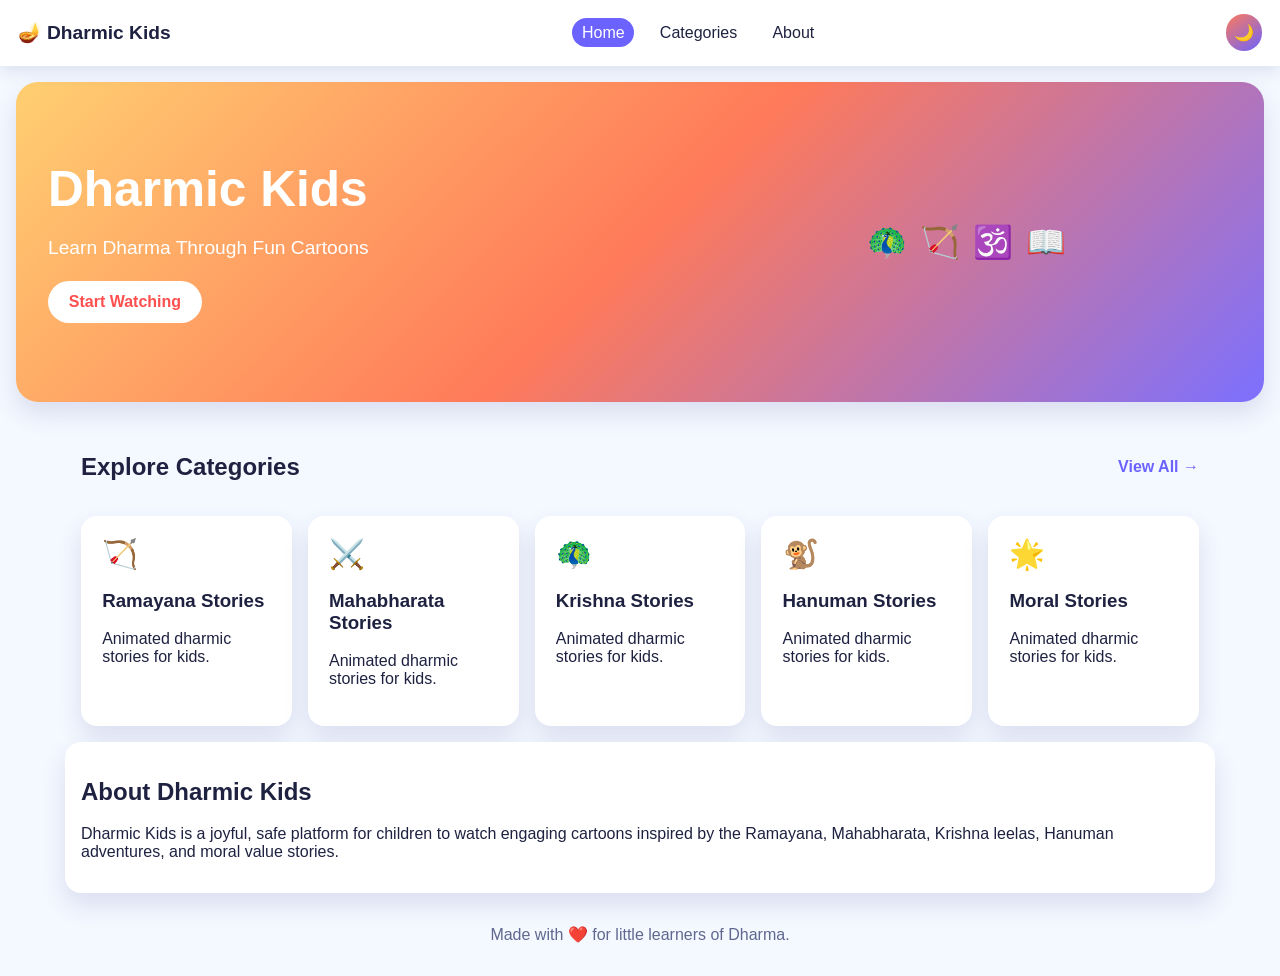
==== dharmic-kids/index.html @ 18938f0a "Build interactive Dharmic Kids cartoon website" ====
<!DOCTYPE html>
<html lang="en">
<head>
  <meta charset="UTF-8" />
  <meta name="viewport" content="width=device-width, initial-scale=1.0" />
  <title>Dharmic Kids | Home</title>
  <link rel="stylesheet" href="css/style.css" />
</head>
<body data-page="home">
  <header class="navbar">
    <a href="index.html" class="logo">🪔 Dharmic Kids</a>
    <nav>
      <a href="index.html" class="active">Home</a>
      <a href="categories.html">Categories</a>
      <a href="#about">About</a>
    </nav>
    <button id="themeToggle" class="theme-toggle" aria-label="Toggle dark mode">🌙</button>
  </header>

  <main>
    <section class="hero floating-bg">
      <div class="hero-content">
        <h1>Dharmic Kids</h1>
        <p>Learn Dharma Through Fun Cartoons</p>
        <a href="categories.html" class="btn-primary bounce">Start Watching</a>
      </div>
      <div class="hero-icons">
        <span>🦚</span><span>🏹</span><span>🕉️</span><span>📖</span>
      </div>
    </section>

    <section class="section">
      <div class="section-header">
        <h2>Explore Categories</h2>
        <a href="categories.html" class="link-arrow">View All →</a>
      </div>
      <div id="categoryGrid" class="category-grid"></div>
    </section>

    <section id="about" class="section about-card reveal-on-scroll">
      <h2>About Dharmic Kids</h2>
      <p>
        Dharmic Kids is a joyful, safe platform for children to watch engaging cartoons inspired by the Ramayana,
        Mahabharata, Krishna leelas, Hanuman adventures, and moral value stories.
      </p>
    </section>
  </main>

  <footer>
    <p>Made with ❤️ for little learners of Dharma.</p>
  </footer>

  <script src="js/script.js"></script>
</body>
</html>
---- dharmic-kids/css/style.css ----
:root {
  --bg: #f4f8ff;
  --surface: #ffffff;
  --text: #1e2240;
  --muted: #60688f;
  --primary: #ff7a59;
  --secondary: #6c63ff;
  --card-shadow: 0 12px 24px rgba(61, 73, 147, 0.14);
}

body.dark {
  --bg: #14182d;
  --surface: #1f2440;
  --text: #edf2ff;
  --muted: #bcc7ff;
  --primary: #ff9671;
  --secondary: #8b84ff;
  --card-shadow: 0 14px 28px rgba(6, 10, 25, 0.45);
}

* { box-sizing: border-box; }
body {
  margin: 0;
  font-family: "Trebuchet MS", "Comic Sans MS", sans-serif;
  background: var(--bg);
  color: var(--text);
  transition: background 0.3s ease, color 0.3s ease;
}

a { color: inherit; text-decoration: none; }

.navbar {
  position: sticky;
  top: 0;
  z-index: 20;
  background: var(--surface);
  display: flex;
  justify-content: space-between;
  align-items: center;
  padding: 0.9rem 1.1rem;
  box-shadow: 0 5px 16px rgba(50, 61, 140, 0.12);
}

.logo { font-size: 1.2rem; font-weight: 700; }
nav { display: flex; gap: 1rem; }
nav a { padding: 0.35rem 0.6rem; border-radius: 30px; transition: 0.25s ease; }
nav a:hover, nav a.active { background: var(--secondary); color: #fff; }

.theme-toggle {
  border: none;
  cursor: pointer;
  border-radius: 50%;
  width: 2.3rem;
  height: 2.3rem;
  background: linear-gradient(145deg, var(--primary), var(--secondary));
  color: #fff;
  font-size: 1rem;
  transition: transform 0.2s;
}
.theme-toggle:hover { transform: rotate(20deg) scale(1.05); }

.hero {
  margin: 1rem;
  border-radius: 22px;
  padding: 2rem;
  min-height: 320px;
  background: linear-gradient(135deg, #ffcf71, #ff7a59 50%, #7c70ff);
  color: #fff;
  display: grid;
  grid-template-columns: 1.2fr 1fr;
  gap: 1rem;
  align-items: center;
  box-shadow: var(--card-shadow);
}
.hero h1 { font-size: clamp(2rem, 5vw, 3.1rem); margin: 0; }
.hero p { font-size: 1.2rem; margin-bottom: 1.4rem; }
.hero-icons { display: flex; justify-content: center; gap: 0.8rem; font-size: 2rem; }
.hero-icons span { animation: float 3s ease-in-out infinite; }
.hero-icons span:nth-child(2) { animation-delay: 0.4s; }
.hero-icons span:nth-child(3) { animation-delay: 0.8s; }
.hero-icons span:nth-child(4) { animation-delay: 1.2s; }

.btn-primary {
  display: inline-block;
  padding: 0.75rem 1.3rem;
  border-radius: 999px;
  background: #fff;
  color: #ff4f4f;
  font-weight: 700;
  transition: transform 0.25s, box-shadow 0.25s;
}
.btn-primary:hover { transform: translateY(-2px) scale(1.03); box-shadow: 0 10px 20px rgba(0,0,0,0.15); }

.section { padding: 1rem; max-width: 1150px; margin: 0 auto; }
.section-header { display: flex; justify-content: space-between; align-items: center; }
.link-arrow { color: var(--secondary); font-weight: 700; }
.page-title { text-align: center; }

.category-grid, .video-grid {
  display: grid;
  grid-template-columns: repeat(auto-fit, minmax(200px, 1fr));
  gap: 1rem;
  margin-top: 0.9rem;
}

.category-card, .video-card, .player-card, .recommend-item, .about-card {
  background: var(--surface);
  border-radius: 16px;
  box-shadow: var(--card-shadow);
}

.category-card {
  padding: 1.2rem;
  border: 2px solid transparent;
  transition: transform 0.2s, border-color 0.2s;
}
.category-card:hover { transform: translateY(-6px); border-color: var(--secondary); }
.category-icon { font-size: 1.8rem; }

.video-card {
  overflow: hidden;
  transition: transform 0.3s ease;
}
.video-card:hover { transform: translateY(-6px) scale(1.01); }
.video-thumb { width: 100%; aspect-ratio: 16/9; object-fit: cover; }
.video-content { padding: 0.8rem; }
.video-content h4 { margin: 0 0 0.5rem; }
.video-content p { color: var(--muted); font-size: 0.95rem; min-height: 52px; }
.watch-btn {
  border: none;
  width: 100%;
  padding: 0.65rem;
  border-radius: 10px;
  background: linear-gradient(120deg, var(--primary), var(--secondary));
  color: #fff;
  cursor: pointer;
  font-weight: 700;
}
.watch-btn:hover { filter: brightness(1.08); }

.search-wrap { position: relative; max-width: 580px; margin: 1rem auto 1.5rem; }
.search-wrap input {
  width: 100%; padding: 0.9rem 2.4rem 0.9rem 1rem; border: none; border-radius: 999px;
  background: var(--surface); color: var(--text); box-shadow: var(--card-shadow);
}
.search-icon { position: absolute; right: 1rem; top: 50%; transform: translateY(-50%); }

.video-layout {
  display: grid;
  grid-template-columns: 2fr 1fr;
  gap: 1rem;
}
.player-card { padding: 1rem; }
.player-card iframe { width: 100%; aspect-ratio: 16/9; border: 0; border-radius: 14px; }
.player-card p { color: var(--muted); }
.recommendations { padding: 0.5rem; }
.recommended-list { display: grid; gap: 0.8rem; }
.recommend-item { padding: 0.7rem; display: flex; gap: 0.6rem; align-items: center; }
.recommend-item img { width: 100px; border-radius: 8px; }
.recommend-item h4 { margin: 0; font-size: 0.95rem; }

footer { text-align: center; padding: 1rem; color: var(--muted); }

.reveal-on-scroll { opacity: 0; transform: translateY(22px); transition: all 0.7s ease; }
.reveal-on-scroll.visible { opacity: 1; transform: translateY(0); }

@keyframes float { 0%, 100% { transform: translateY(0); } 50% { transform: translateY(-10px); } }
@keyframes pulse { 0%, 100% { transform: scale(1); } 50% { transform: scale(1.04); } }
.bounce { animation: pulse 2s infinite; }

@media (max-width: 820px) {
  .hero { grid-template-columns: 1fr; text-align: center; }
  .video-layout { grid-template-columns: 1fr; }
}

@media (max-width: 560px) {
  nav { gap: 0.5rem; font-size: 0.92rem; }
  .logo { font-size: 1rem; }
}
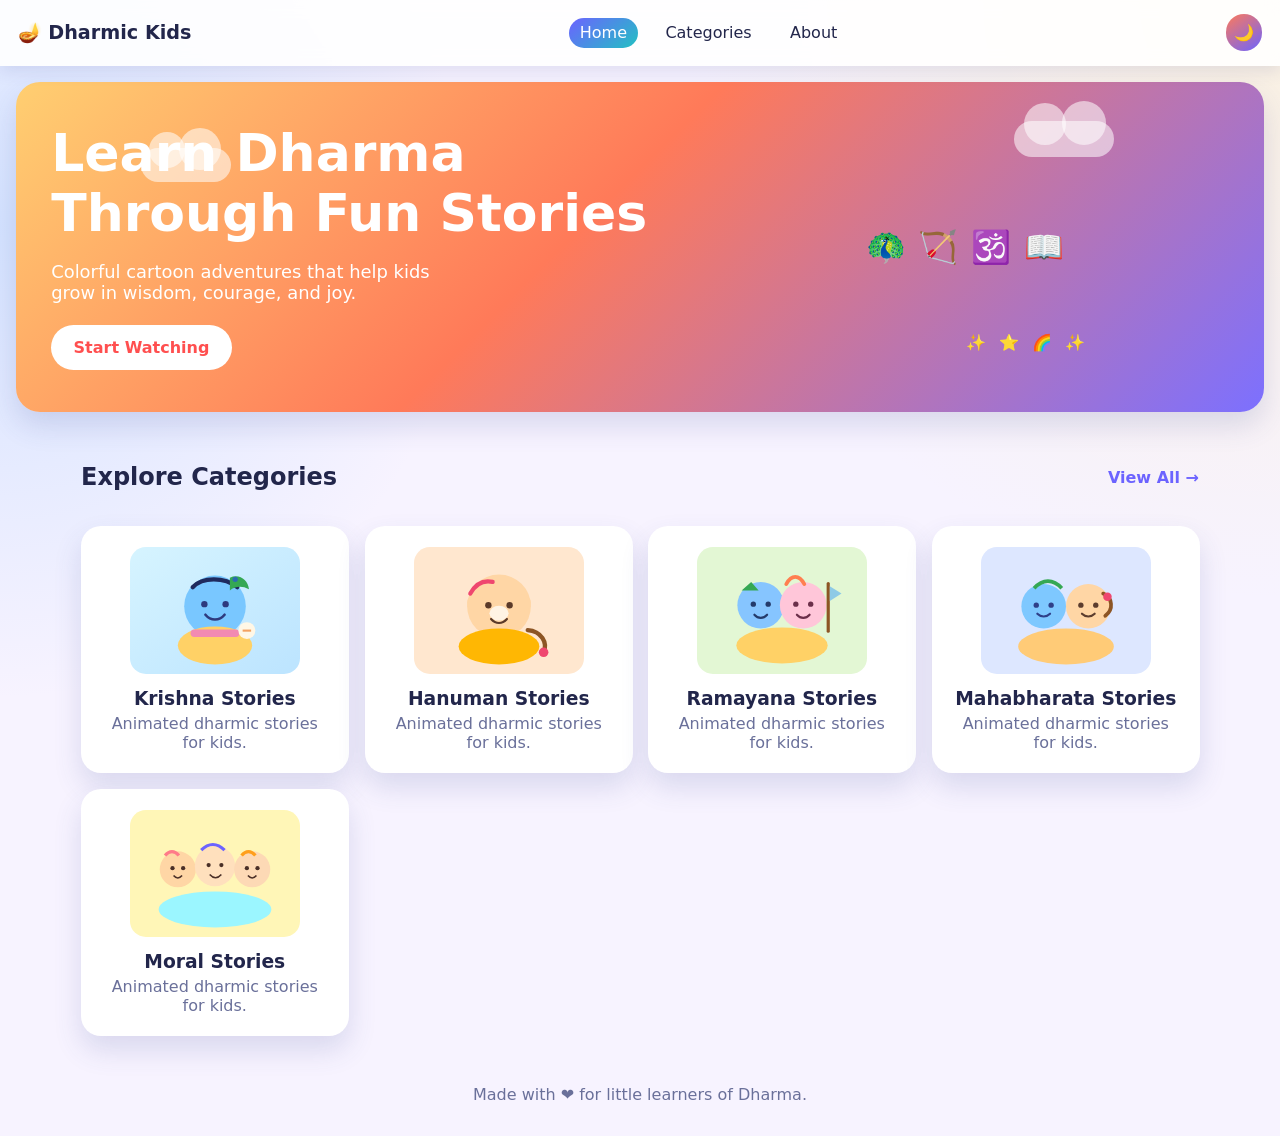
==== commit b29b42a6: "Enhance Dharmic Kids UI with about page and playful animations" ====
--- a/dharmic-kids/index.html
+++ b/dharmic-kids/index.html
@@ -12,37 +12,32 @@
     <nav>
       <a href="index.html" class="active">Home</a>
       <a href="categories.html">Categories</a>
-      <a href="#about">About</a>
+      <a href="about.html">About</a>
     </nav>
     <button id="themeToggle" class="theme-toggle" aria-label="Toggle dark mode">🌙</button>
   </header>
 
   <main>
-    <section class="hero floating-bg">
+    <section class="hero floating-bg reveal-on-scroll">
+      <div class="cloud cloud-one"></div>
+      <div class="cloud cloud-two"></div>
+      <div class="sparkles" aria-hidden="true">✨ ⭐ 🌈 ✨</div>
       <div class="hero-content">
-        <h1>Dharmic Kids</h1>
-        <p>Learn Dharma Through Fun Cartoons</p>
+        <h1>Learn Dharma Through Fun Stories</h1>
+        <p>Colorful cartoon adventures that help kids grow in wisdom, courage, and joy.</p>
         <a href="categories.html" class="btn-primary bounce">Start Watching</a>
       </div>
-      <div class="hero-icons">
+      <div class="hero-icons" aria-hidden="true">
         <span>🦚</span><span>🏹</span><span>🕉️</span><span>📖</span>
       </div>
     </section>
 
-    <section class="section">
+    <section class="section reveal-on-scroll">
       <div class="section-header">
         <h2>Explore Categories</h2>
         <a href="categories.html" class="link-arrow">View All →</a>
       </div>
       <div id="categoryGrid" class="category-grid"></div>
-    </section>
-
-    <section id="about" class="section about-card reveal-on-scroll">
-      <h2>About Dharmic Kids</h2>
-      <p>
-        Dharmic Kids is a joyful, safe platform for children to watch engaging cartoons inspired by the Ramayana,
-        Mahabharata, Krishna leelas, Hanuman adventures, and moral value stories.
-      </p>
     </section>
   </main>
 
--- a/dharmic-kids/css/style.css
+++ b/dharmic-kids/css/style.css
@@ -1,28 +1,38 @@
 :root {
-  --bg: #f4f8ff;
+  --bg: #f7f3ff;
   --surface: #ffffff;
-  --text: #1e2240;
-  --muted: #60688f;
+  --surface-soft: #fff9f2;
+  --text: #22264b;
+  --muted: #6a709a;
   --primary: #ff7a59;
   --secondary: #6c63ff;
-  --card-shadow: 0 12px 24px rgba(61, 73, 147, 0.14);
+  --accent: #22c1c3;
+  --card-shadow: 0 14px 28px rgba(61, 73, 147, 0.16);
+  --card-glow: 0 0 0 4px rgba(108, 99, 255, 0.15);
 }
 
 body.dark {
   --bg: #14182d;
   --surface: #1f2440;
+  --surface-soft: #272d50;
   --text: #edf2ff;
   --muted: #bcc7ff;
   --primary: #ff9671;
   --secondary: #8b84ff;
+  --accent: #40d8d5;
   --card-shadow: 0 14px 28px rgba(6, 10, 25, 0.45);
+  --card-glow: 0 0 0 4px rgba(139, 132, 255, 0.2);
 }
 
 * { box-sizing: border-box; }
+
 body {
   margin: 0;
-  font-family: "Trebuchet MS", "Comic Sans MS", sans-serif;
-  background: var(--bg);
+  font-family: "Comic Sans MS", "Trebuchet MS", system-ui, sans-serif;
+  background:
+    radial-gradient(circle at top right, rgba(255, 234, 167, 0.35), transparent 35%),
+    radial-gradient(circle at left 20%, rgba(147, 196, 255, 0.35), transparent 30%),
+    var(--bg);
   color: var(--text);
   transition: background 0.3s ease, color 0.3s ease;
 }
@@ -33,7 +43,8 @@
   position: sticky;
   top: 0;
   z-index: 20;
-  background: var(--surface);
+  background: color-mix(in srgb, var(--surface) 88%, transparent);
+  backdrop-filter: blur(8px);
   display: flex;
   justify-content: space-between;
   align-items: center;
@@ -43,8 +54,11 @@
 
 .logo { font-size: 1.2rem; font-weight: 700; }
 nav { display: flex; gap: 1rem; }
-nav a { padding: 0.35rem 0.6rem; border-radius: 30px; transition: 0.25s ease; }
-nav a:hover, nav a.active { background: var(--secondary); color: #fff; }
+nav a { padding: 0.35rem 0.7rem; border-radius: 30px; transition: 0.25s ease; }
+nav a:hover, nav a.active {
+  background: linear-gradient(140deg, var(--secondary), var(--accent));
+  color: #fff;
+}
 
 .theme-toggle {
   border: none;
@@ -60,11 +74,13 @@
 .theme-toggle:hover { transform: rotate(20deg) scale(1.05); }
 
 .hero {
+  position: relative;
+  overflow: hidden;
   margin: 1rem;
-  border-radius: 22px;
-  padding: 2rem;
-  min-height: 320px;
-  background: linear-gradient(135deg, #ffcf71, #ff7a59 50%, #7c70ff);
+  border-radius: 24px;
+  padding: 2.2rem;
+  min-height: 330px;
+  background: linear-gradient(135deg, #ffcf71, #ff7a59 45%, #7c70ff);
   color: #fff;
   display: grid;
   grid-template-columns: 1.2fr 1fr;
@@ -72,76 +88,130 @@
   align-items: center;
   box-shadow: var(--card-shadow);
 }
-.hero h1 { font-size: clamp(2rem, 5vw, 3.1rem); margin: 0; }
-.hero p { font-size: 1.2rem; margin-bottom: 1.4rem; }
-.hero-icons { display: flex; justify-content: center; gap: 0.8rem; font-size: 2rem; }
+
+.hero h1 { font-size: clamp(2rem, 5vw, 3.25rem); margin: 0; }
+.hero p { font-size: 1.12rem; margin-bottom: 1.4rem; max-width: 36ch; }
+.hero-icons { display: flex; justify-content: center; gap: 0.8rem; font-size: 2rem; z-index: 1; }
 .hero-icons span { animation: float 3s ease-in-out infinite; }
 .hero-icons span:nth-child(2) { animation-delay: 0.4s; }
 .hero-icons span:nth-child(3) { animation-delay: 0.8s; }
 .hero-icons span:nth-child(4) { animation-delay: 1.2s; }
 
+.cloud {
+  position: absolute;
+  border-radius: 40px;
+  background: rgba(255, 255, 255, 0.55);
+  filter: blur(0.3px);
+  animation: drift 9s linear infinite;
+}
+.cloud::before, .cloud::after {
+  content: "";
+  position: absolute;
+  background: inherit;
+  border-radius: 50%;
+}
+.cloud-one { width: 90px; height: 34px; top: 20%; left: 10%; }
+.cloud-one::before { width: 36px; height: 36px; left: 8px; top: -16px; }
+.cloud-one::after { width: 42px; height: 42px; right: 10px; top: -20px; }
+.cloud-two { width: 100px; height: 36px; top: 12%; right: 12%; animation-duration: 11s; }
+.cloud-two::before { width: 42px; height: 42px; left: 10px; top: -18px; }
+.cloud-two::after { width: 44px; height: 44px; right: 8px; top: -20px; }
+.sparkles {
+  position: absolute;
+  right: 14%;
+  bottom: 18%;
+  letter-spacing: 0.25rem;
+  animation: twinkle 2.6s ease-in-out infinite;
+}
+
 .btn-primary {
   display: inline-block;
-  padding: 0.75rem 1.3rem;
+  padding: 0.8rem 1.4rem;
   border-radius: 999px;
   background: #fff;
   color: #ff4f4f;
   font-weight: 700;
   transition: transform 0.25s, box-shadow 0.25s;
 }
-.btn-primary:hover { transform: translateY(-2px) scale(1.03); box-shadow: 0 10px 20px rgba(0,0,0,0.15); }
+.btn-primary:hover {
+  transform: translateY(-2px) scale(1.03);
+  box-shadow: 0 10px 20px rgba(0, 0, 0, 0.15);
+}
 
 .section { padding: 1rem; max-width: 1150px; margin: 0 auto; }
 .section-header { display: flex; justify-content: space-between; align-items: center; }
 .link-arrow { color: var(--secondary); font-weight: 700; }
-.page-title { text-align: center; }
+.page-title { text-align: center; font-size: clamp(1.5rem, 4vw, 2.2rem); }
 
 .category-grid, .video-grid {
   display: grid;
-  grid-template-columns: repeat(auto-fit, minmax(200px, 1fr));
+  grid-template-columns: repeat(auto-fit, minmax(220px, 1fr));
   gap: 1rem;
   margin-top: 0.9rem;
 }
 
-.category-card, .video-card, .player-card, .recommend-item, .about-card {
+.category-card, .video-card, .player-card, .recommend-item, .about-block, .about-hero {
   background: var(--surface);
-  border-radius: 16px;
+  border-radius: 20px;
   box-shadow: var(--card-shadow);
 }
 
 .category-card {
-  padding: 1.2rem;
+  text-align: center;
+  padding: 1rem 1rem 1.2rem;
   border: 2px solid transparent;
-  transition: transform 0.2s, border-color 0.2s;
-}
-.category-card:hover { transform: translateY(-6px); border-color: var(--secondary); }
-.category-icon { font-size: 1.8rem; }
+  transition: transform 0.25s ease, box-shadow 0.25s ease, border-color 0.25s ease;
+  animation: popIn 0.55s ease both;
+}
+.category-card:hover {
+  transform: translateY(-10px);
+  border-color: var(--secondary);
+  box-shadow: var(--card-shadow), var(--card-glow);
+}
+.category-illustration {
+  width: min(170px, 100%);
+  height: 130px;
+  object-fit: contain;
+  margin: 0.1rem auto 0.8rem;
+  display: block;
+}
+.category-card h3 { margin: 0.2rem 0 0.3rem; }
+.category-card p { margin: 0; color: var(--muted); }
 
 .video-card {
   overflow: hidden;
-  transition: transform 0.3s ease;
-}
-.video-card:hover { transform: translateY(-6px) scale(1.01); }
-.video-thumb { width: 100%; aspect-ratio: 16/9; object-fit: cover; }
-.video-content { padding: 0.8rem; }
+  transition: transform 0.3s ease, box-shadow 0.3s ease;
+}
+.video-card:hover {
+  transform: translateY(-7px) scale(1.01);
+  box-shadow: var(--card-shadow), var(--card-glow);
+}
+.video-thumb { width: 100%; aspect-ratio: 16/9; object-fit: cover; background: var(--surface-soft); }
+.video-content { padding: 0.85rem; }
 .video-content h4 { margin: 0 0 0.5rem; }
 .video-content p { color: var(--muted); font-size: 0.95rem; min-height: 52px; }
 .watch-btn {
   border: none;
   width: 100%;
   padding: 0.65rem;
-  border-radius: 10px;
+  border-radius: 12px;
   background: linear-gradient(120deg, var(--primary), var(--secondary));
   color: #fff;
   cursor: pointer;
   font-weight: 700;
-}
-.watch-btn:hover { filter: brightness(1.08); }
+  animation: pulse 2.4s infinite;
+}
+.watch-btn:hover { filter: brightness(1.08); transform: translateY(-1px); }
 
 .search-wrap { position: relative; max-width: 580px; margin: 1rem auto 1.5rem; }
 .search-wrap input {
-  width: 100%; padding: 0.9rem 2.4rem 0.9rem 1rem; border: none; border-radius: 999px;
-  background: var(--surface); color: var(--text); box-shadow: var(--card-shadow);
+  width: 100%;
+  padding: 0.9rem 2.4rem 0.9rem 1rem;
+  border: none;
+  border-radius: 999px;
+  background: var(--surface);
+  color: var(--text);
+  box-shadow: var(--card-shadow);
 }
 .search-icon { position: absolute; right: 1rem; top: 50%; transform: translateY(-50%); }
 
@@ -155,25 +225,92 @@
 .player-card p { color: var(--muted); }
 .recommendations { padding: 0.5rem; }
 .recommended-list { display: grid; gap: 0.8rem; }
-.recommend-item { padding: 0.7rem; display: flex; gap: 0.6rem; align-items: center; }
-.recommend-item img { width: 100px; border-radius: 8px; }
+.recommend-item {
+  padding: 0.7rem;
+  display: flex;
+  gap: 0.6rem;
+  align-items: center;
+  background: var(--surface);
+}
+.recommend-item img { width: 100px; border-radius: 10px; }
 .recommend-item h4 { margin: 0; font-size: 0.95rem; }
 
+/* About page styles keep the same playful design language. */
+.about-page {
+  display: grid;
+  gap: 1.2rem;
+}
+.about-hero {
+  padding: 1.3rem;
+  background: linear-gradient(130deg, #fff0b3, #ffdee8 45%, #d6d1ff);
+}
+.about-hero h1 { margin-top: 0; }
+.about-grid {
+  display: grid;
+  grid-template-columns: repeat(auto-fit, minmax(220px, 1fr));
+  gap: 1rem;
+}
+.about-block {
+  padding: 1rem;
+  background: linear-gradient(180deg, var(--surface), var(--surface-soft));
+}
+.about-icon { font-size: 2rem; }
+.about-block p { color: var(--muted); }
+
 footer { text-align: center; padding: 1rem; color: var(--muted); }
 
-.reveal-on-scroll { opacity: 0; transform: translateY(22px); transition: all 0.7s ease; }
+/* Scroll reveal class is reused on every page and triggered by JavaScript. */
+.reveal-on-scroll {
+  opacity: 0;
+  transform: translateY(22px);
+  transition: all 0.7s ease;
+}
 .reveal-on-scroll.visible { opacity: 1; transform: translateY(0); }
 
-@keyframes float { 0%, 100% { transform: translateY(0); } 50% { transform: translateY(-10px); } }
-@keyframes pulse { 0%, 100% { transform: scale(1); } 50% { transform: scale(1.04); } }
+@keyframes float {
+  0%, 100% { transform: translateY(0); }
+  50% { transform: translateY(-10px); }
+}
+@keyframes pulse {
+  0%, 100% { transform: scale(1); }
+  50% { transform: scale(1.05); }
+}
+@keyframes twinkle {
+  0%, 100% { opacity: 0.85; transform: scale(1); }
+  50% { opacity: 1; transform: scale(1.15); }
+}
+@keyframes drift {
+  0% { transform: translateX(0); }
+  50% { transform: translateX(20px); }
+  100% { transform: translateX(0); }
+}
+@keyframes popIn {
+  0% { opacity: 0; transform: scale(0.9); }
+  70% { transform: scale(1.03); }
+  100% { opacity: 1; transform: scale(1); }
+}
+
 .bounce { animation: pulse 2s infinite; }
 
 @media (max-width: 820px) {
-  .hero { grid-template-columns: 1fr; text-align: center; }
+  .hero {
+    grid-template-columns: 1fr;
+    text-align: center;
+    min-height: 300px;
+  }
+  .hero p { margin-inline: auto; }
   .video-layout { grid-template-columns: 1fr; }
+  .sparkles { right: 8%; }
 }
 
 @media (max-width: 560px) {
-  nav { gap: 0.5rem; font-size: 0.92rem; }
+  .navbar {
+    flex-wrap: wrap;
+    justify-content: center;
+    gap: 0.6rem;
+  }
+  nav { gap: 0.45rem; font-size: 0.9rem; }
   .logo { font-size: 1rem; }
-}
+  .hero { padding: 1.4rem; }
+  .section-header { flex-direction: column; align-items: flex-start; gap: 0.45rem; }
+}
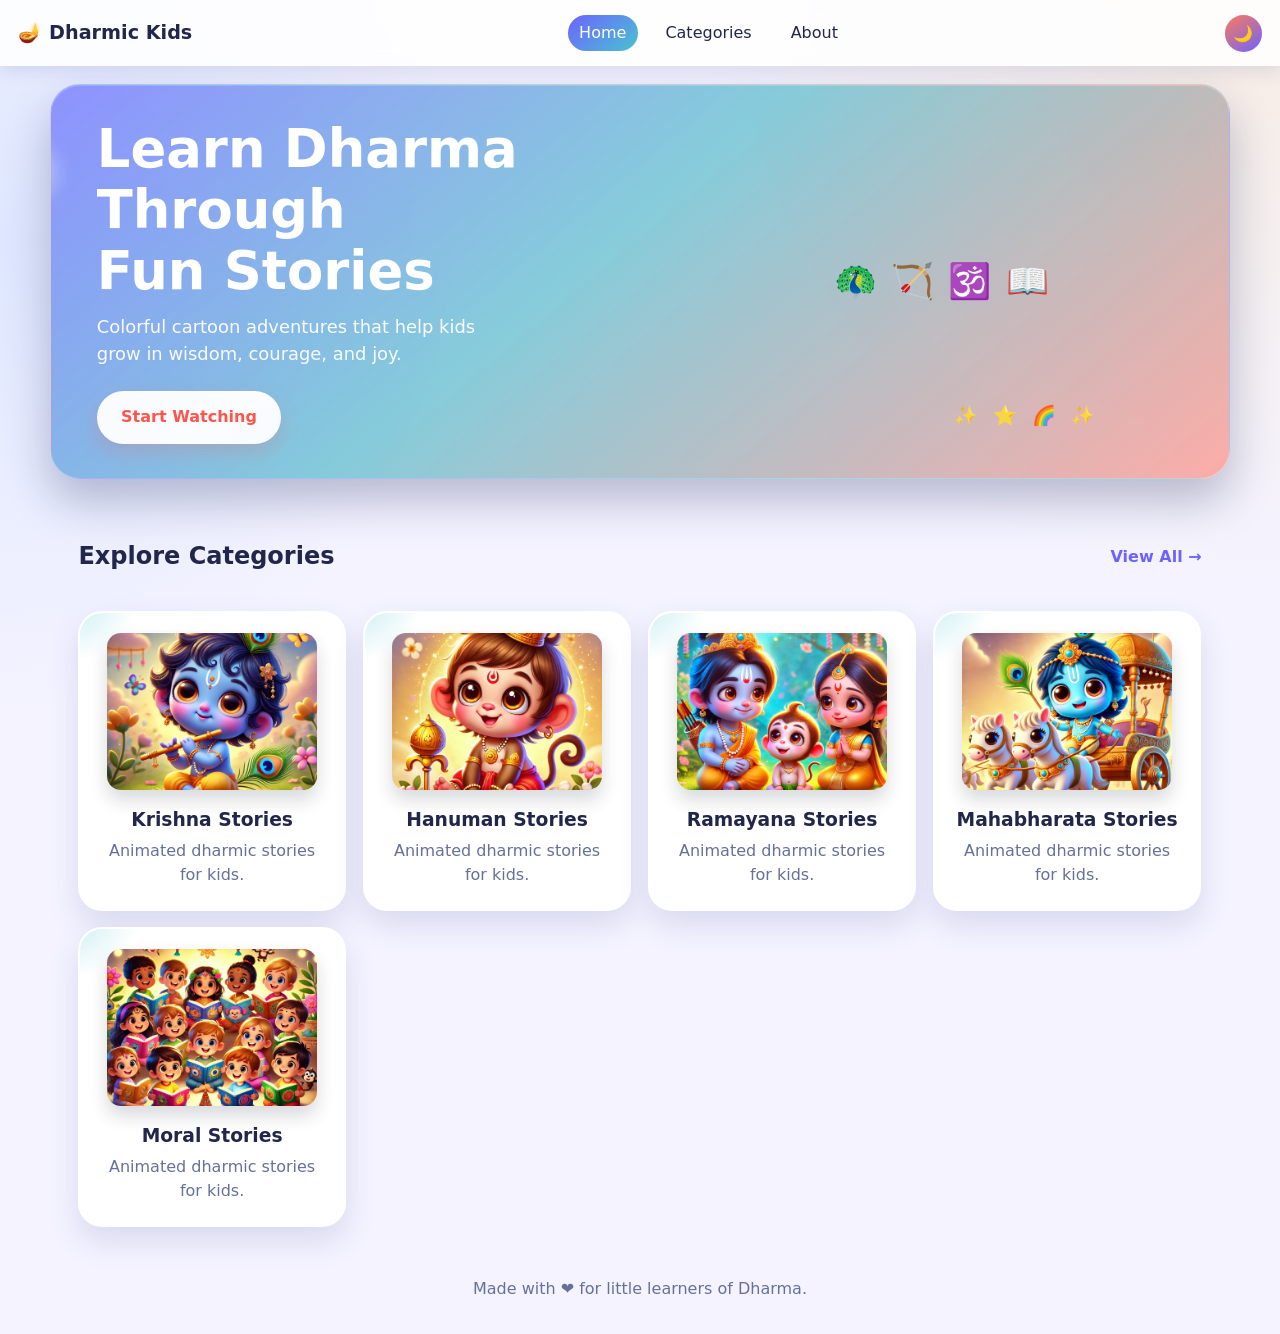
==== commit bf7259d1: "Polish UI with modern hero, dark about cards, and smoother animations" ====
--- a/dharmic-kids/index.html
+++ b/dharmic-kids/index.html
@@ -21,11 +21,13 @@
     <section class="hero floating-bg reveal-on-scroll">
       <div class="cloud cloud-one"></div>
       <div class="cloud cloud-two"></div>
+      <div class="cloud cloud-three"></div>
+      <div class="cloud cloud-four"></div>
       <div class="sparkles" aria-hidden="true">✨ ⭐ 🌈 ✨</div>
       <div class="hero-content">
         <h1>Learn Dharma Through Fun Stories</h1>
         <p>Colorful cartoon adventures that help kids grow in wisdom, courage, and joy.</p>
-        <a href="categories.html" class="btn-primary bounce">Start Watching</a>
+        <a href="categories.html" class="btn-primary">Start Watching</a>
       </div>
       <div class="hero-icons" aria-hidden="true">
         <span>🦚</span><span>🏹</span><span>🕉️</span><span>📖</span>
--- a/dharmic-kids/css/style.css
+++ b/dharmic-kids/css/style.css
@@ -1,27 +1,29 @@
 :root {
-  --bg: #f7f3ff;
+  --bg: #f4f3ff;
   --surface: #ffffff;
-  --surface-soft: #fff9f2;
+  --surface-soft: #f6f9ff;
   --text: #22264b;
-  --muted: #6a709a;
+  --muted: #66709a;
   --primary: #ff7a59;
   --secondary: #6c63ff;
-  --accent: #22c1c3;
-  --card-shadow: 0 14px 28px rgba(61, 73, 147, 0.16);
-  --card-glow: 0 0 0 4px rgba(108, 99, 255, 0.15);
+  --accent: #49c3d1;
+  --card-shadow: 0 14px 30px rgba(61, 73, 147, 0.15);
+  --card-glow: 0 0 0 4px rgba(108, 99, 255, 0.14);
+  --radius-lg: 24px;
+  --radius-md: 18px;
 }
 
 body.dark {
-  --bg: #14182d;
-  --surface: #1f2440;
-  --surface-soft: #272d50;
+  --bg: #111528;
+  --surface: #1a213d;
+  --surface-soft: #202845;
   --text: #edf2ff;
-  --muted: #bcc7ff;
-  --primary: #ff9671;
-  --secondary: #8b84ff;
-  --accent: #40d8d5;
-  --card-shadow: 0 14px 28px rgba(6, 10, 25, 0.45);
-  --card-glow: 0 0 0 4px rgba(139, 132, 255, 0.2);
+  --muted: #c6d2ff;
+  --primary: #ff9b7d;
+  --secondary: #8c88ff;
+  --accent: #58d4df;
+  --card-shadow: 0 16px 36px rgba(7, 11, 25, 0.55);
+  --card-glow: 0 0 0 4px rgba(140, 136, 255, 0.2);
 }
 
 * { box-sizing: border-box; }
@@ -29,32 +31,46 @@
 body {
   margin: 0;
   font-family: "Comic Sans MS", "Trebuchet MS", system-ui, sans-serif;
+  line-height: 1.55;
   background:
-    radial-gradient(circle at top right, rgba(255, 234, 167, 0.35), transparent 35%),
-    radial-gradient(circle at left 20%, rgba(147, 196, 255, 0.35), transparent 30%),
+    radial-gradient(circle at top right, rgba(252, 223, 171, 0.32), transparent 32%),
+    radial-gradient(circle at left 18%, rgba(172, 204, 255, 0.3), transparent 28%),
     var(--bg);
   color: var(--text);
   transition: background 0.3s ease, color 0.3s ease;
 }
 
 a { color: inherit; text-decoration: none; }
+
+/* Shared smooth interactions across controls and cards. */
+a,
+button,
+.watch-btn,
+.btn-primary,
+.category-card,
+.video-card,
+.about-block,
+.about-hero,
+.recommend-item {
+  transition: transform 0.32s ease, box-shadow 0.32s ease, background 0.32s ease, border-color 0.32s ease, filter 0.32s ease;
+}
 
 .navbar {
   position: sticky;
   top: 0;
   z-index: 20;
-  background: color-mix(in srgb, var(--surface) 88%, transparent);
-  backdrop-filter: blur(8px);
+  background: color-mix(in srgb, var(--surface) 86%, transparent);
+  backdrop-filter: blur(10px);
   display: flex;
   justify-content: space-between;
   align-items: center;
-  padding: 0.9rem 1.1rem;
-  box-shadow: 0 5px 16px rgba(50, 61, 140, 0.12);
+  padding: 0.92rem 1.15rem;
+  box-shadow: 0 6px 16px rgba(50, 61, 140, 0.12);
 }
 
 .logo { font-size: 1.2rem; font-weight: 700; }
 nav { display: flex; gap: 1rem; }
-nav a { padding: 0.35rem 0.7rem; border-radius: 30px; transition: 0.25s ease; }
+nav a { padding: 0.35rem 0.72rem; border-radius: 30px; }
 nav a:hover, nav a.active {
   background: linear-gradient(140deg, var(--secondary), var(--accent));
   color: #fff;
@@ -69,139 +85,210 @@
   background: linear-gradient(145deg, var(--primary), var(--secondary));
   color: #fff;
   font-size: 1rem;
-  transition: transform 0.2s;
-}
-.theme-toggle:hover { transform: rotate(20deg) scale(1.05); }
-
+}
+.theme-toggle:hover { transform: rotate(18deg) scale(1.07); }
+
+/* Hero panel: centered, balanced, modern gradient + glassmorphism. */
 .hero {
   position: relative;
   overflow: hidden;
-  margin: 1rem;
-  border-radius: 24px;
-  padding: 2.2rem;
-  min-height: 330px;
-  background: linear-gradient(135deg, #ffcf71, #ff7a59 45%, #7c70ff);
+  margin: 1.1rem auto 1.3rem;
+  max-width: 1180px;
+  border-radius: 30px;
+  padding: clamp(1.6rem, 2.7vw, 2.7rem);
+  min-height: 360px;
+  background: linear-gradient(140deg, rgba(113, 116, 255, 0.75), rgba(66, 179, 196, 0.62) 45%, rgba(255, 139, 127, 0.68));
   color: #fff;
   display: grid;
-  grid-template-columns: 1.2fr 1fr;
-  gap: 1rem;
+  grid-template-columns: 1.15fr 1fr;
+  gap: 1.25rem;
   align-items: center;
-  box-shadow: var(--card-shadow);
-}
-
-.hero h1 { font-size: clamp(2rem, 5vw, 3.25rem); margin: 0; }
-.hero p { font-size: 1.12rem; margin-bottom: 1.4rem; max-width: 36ch; }
-.hero-icons { display: flex; justify-content: center; gap: 0.8rem; font-size: 2rem; z-index: 1; }
-.hero-icons span { animation: float 3s ease-in-out infinite; }
-.hero-icons span:nth-child(2) { animation-delay: 0.4s; }
-.hero-icons span:nth-child(3) { animation-delay: 0.8s; }
-.hero-icons span:nth-child(4) { animation-delay: 1.2s; }
-
+  border: 1px solid rgba(255, 255, 255, 0.24);
+  box-shadow: 0 22px 45px rgba(25, 35, 88, 0.28), inset 0 1px 0 rgba(255, 255, 255, 0.2);
+  backdrop-filter: blur(8px) saturate(115%);
+  isolation: isolate;
+}
+
+.hero-content {
+  width: min(560px, 100%);
+  margin: 0 auto;
+  z-index: 2;
+}
+
+.hero h1 {
+  font-size: clamp(2rem, 5vw, 3.3rem);
+  margin: 0 0 0.7rem;
+  line-height: 1.15;
+  text-wrap: balance;
+}
+.hero p {
+  font-size: clamp(1rem, 1.4vw, 1.12rem);
+  margin: 0 0 1.45rem;
+  max-width: 34ch;
+  color: rgba(255, 255, 255, 0.95);
+}
+
+.hero-icons {
+  display: flex;
+  justify-content: center;
+  align-items: center;
+  flex-wrap: wrap;
+  gap: 0.9rem;
+  font-size: clamp(1.6rem, 2.7vw, 2.35rem);
+  z-index: 2;
+}
+.hero-icons span { animation: float 3.8s ease-in-out infinite; }
+.hero-icons span:nth-child(2) { animation-delay: 0.45s; }
+.hero-icons span:nth-child(3) { animation-delay: 0.9s; }
+.hero-icons span:nth-child(4) { animation-delay: 1.35s; }
+
+/* Multi-layer blurred cloud motion for natural premium animation. */
 .cloud {
   position: absolute;
-  border-radius: 40px;
-  background: rgba(255, 255, 255, 0.55);
-  filter: blur(0.3px);
-  animation: drift 9s linear infinite;
-}
-.cloud::before, .cloud::after {
+  border-radius: 999px;
+  background: rgba(255, 255, 255, 0.28);
+  filter: blur(8px);
+  pointer-events: none;
+  z-index: 1;
+}
+.cloud::before,
+.cloud::after {
   content: "";
   position: absolute;
+  border-radius: 50%;
   background: inherit;
-  border-radius: 50%;
-}
-.cloud-one { width: 90px; height: 34px; top: 20%; left: 10%; }
-.cloud-one::before { width: 36px; height: 36px; left: 8px; top: -16px; }
-.cloud-one::after { width: 42px; height: 42px; right: 10px; top: -20px; }
-.cloud-two { width: 100px; height: 36px; top: 12%; right: 12%; animation-duration: 11s; }
-.cloud-two::before { width: 42px; height: 42px; left: 10px; top: -18px; }
-.cloud-two::after { width: 44px; height: 44px; right: 8px; top: -20px; }
+}
+.cloud-one,
+.cloud-three {
+  width: 185px;
+  height: 58px;
+  animation: cloudDriftWide 36s linear infinite;
+}
+.cloud-two,
+.cloud-four {
+  width: 140px;
+  height: 48px;
+  animation: cloudDriftWide 50s linear infinite;
+  opacity: 0.82;
+}
+.cloud-one { top: 15%; left: -15%; }
+.cloud-two { top: 30%; left: -28%; animation-delay: -12s; }
+.cloud-three { bottom: 24%; left: -22%; animation-duration: 42s; animation-delay: -6s; }
+.cloud-four { top: 7%; left: -35%; animation-duration: 58s; animation-delay: -22s; }
+
+.cloud::before { width: 44px; height: 44px; left: 16px; top: -16px; }
+.cloud::after { width: 56px; height: 56px; right: 18px; top: -24px; }
+
 .sparkles {
   position: absolute;
-  right: 14%;
-  bottom: 18%;
-  letter-spacing: 0.25rem;
-  animation: twinkle 2.6s ease-in-out infinite;
+  right: 11%;
+  bottom: 12%;
+  letter-spacing: 0.28rem;
+  font-size: 1.2rem;
+  opacity: 0.9;
+  animation: twinkle 2.8s ease-in-out infinite;
+  z-index: 2;
 }
 
 .btn-primary {
   display: inline-block;
-  padding: 0.8rem 1.4rem;
+  padding: 0.86rem 1.52rem;
   border-radius: 999px;
-  background: #fff;
-  color: #ff4f4f;
+  background: rgba(255, 255, 255, 0.95);
+  color: #ff544b;
   font-weight: 700;
-  transition: transform 0.25s, box-shadow 0.25s;
+  box-shadow: 0 8px 20px rgba(255, 84, 75, 0.2), 0 0 0 0 rgba(255, 255, 255, 0.6);
+  animation: ctaPulse 2.7s ease-in-out infinite;
 }
 .btn-primary:hover {
-  transform: translateY(-2px) scale(1.03);
-  box-shadow: 0 10px 20px rgba(0, 0, 0, 0.15);
-}
-
-.section { padding: 1rem; max-width: 1150px; margin: 0 auto; }
-.section-header { display: flex; justify-content: space-between; align-items: center; }
+  transform: translateY(-2px) scale(1.055);
+  box-shadow: 0 14px 28px rgba(255, 84, 75, 0.28), 0 0 18px rgba(255, 255, 255, 0.65);
+}
+
+.section { padding: 1.15rem; max-width: 1160px; margin: 0 auto; }
+.section-header { display: flex; justify-content: space-between; align-items: center; gap: 0.8rem; }
 .link-arrow { color: var(--secondary); font-weight: 700; }
 .page-title { text-align: center; font-size: clamp(1.5rem, 4vw, 2.2rem); }
 
-.category-grid, .video-grid {
+.category-grid,
+.video-grid {
   display: grid;
   grid-template-columns: repeat(auto-fit, minmax(220px, 1fr));
-  gap: 1rem;
-  margin-top: 0.9rem;
-}
-
-.category-card, .video-card, .player-card, .recommend-item, .about-block, .about-hero {
+  gap: 1.05rem;
+  margin-top: 0.95rem;
+}
+
+.category-card,
+.video-card,
+.player-card,
+.recommend-item,
+.about-block,
+.about-hero {
   background: var(--surface);
-  border-radius: 20px;
+  border-radius: var(--radius-lg);
   box-shadow: var(--card-shadow);
 }
 
 .category-card {
+  position: relative;
+  overflow: hidden;
   text-align: center;
-  padding: 1rem 1rem 1.2rem;
+  padding: 1.1rem 1rem 1.28rem;
   border: 2px solid transparent;
-  transition: transform 0.25s ease, box-shadow 0.25s ease, border-color 0.25s ease;
-  animation: popIn 0.55s ease both;
-}
-.category-card:hover {
-  transform: translateY(-10px);
-  border-color: var(--secondary);
-  box-shadow: var(--card-shadow), var(--card-glow);
-}
+  animation: popIn 0.52s ease both;
+}
+.category-card::before {
+  content: "";
+  position: absolute;
+  inset: -30% auto auto -30%;
+  width: 140px;
+  height: 140px;
+  border-radius: 50%;
+  background: radial-gradient(circle, color-mix(in srgb, var(--accent) 33%, transparent), transparent 68%);
+  pointer-events: none;
+}
+.category-card:hover,
+.video-card:hover,
+.about-block:hover,
+.recommend-item:hover {
+  transform: translateY(-8px) scale(1.04);
+  box-shadow: var(--card-shadow), var(--card-glow), 0 0 22px color-mix(in srgb, var(--accent) 40%, transparent);
+}
+.category-card:hover { border-color: var(--secondary); }
+
 .category-illustration {
-  width: min(170px, 100%);
-  height: 130px;
-  object-fit: contain;
-  margin: 0.1rem auto 0.8rem;
+  width: min(210px, 100%);
+  aspect-ratio: 4 / 3;
+  object-fit: cover;
+  border-radius: 14px;
+  margin: 0.15rem auto 0.9rem;
   display: block;
+  box-shadow: 0 10px 18px rgba(17, 24, 39, 0.16);
 }
 .category-card h3 { margin: 0.2rem 0 0.3rem; }
 .category-card p { margin: 0; color: var(--muted); }
 
-.video-card {
-  overflow: hidden;
-  transition: transform 0.3s ease, box-shadow 0.3s ease;
-}
-.video-card:hover {
-  transform: translateY(-7px) scale(1.01);
-  box-shadow: var(--card-shadow), var(--card-glow);
-}
+.video-card { overflow: hidden; }
 .video-thumb { width: 100%; aspect-ratio: 16/9; object-fit: cover; background: var(--surface-soft); }
-.video-content { padding: 0.85rem; }
+.video-content { padding: 0.88rem; }
 .video-content h4 { margin: 0 0 0.5rem; }
 .video-content p { color: var(--muted); font-size: 0.95rem; min-height: 52px; }
 .watch-btn {
   border: none;
   width: 100%;
-  padding: 0.65rem;
-  border-radius: 12px;
+  padding: 0.69rem;
+  border-radius: 14px;
   background: linear-gradient(120deg, var(--primary), var(--secondary));
   color: #fff;
   cursor: pointer;
   font-weight: 700;
-  animation: pulse 2.4s infinite;
-}
-.watch-btn:hover { filter: brightness(1.08); transform: translateY(-1px); }
+  letter-spacing: 0.01em;
+}
+.watch-btn:hover {
+  transform: translateY(-2px) scale(1.03);
+  box-shadow: 0 10px 24px rgba(112, 104, 255, 0.36);
+  filter: brightness(1.06);
+}
 
 .search-wrap { position: relative; max-width: 580px; margin: 1rem auto 1.5rem; }
 .search-wrap input {
@@ -221,49 +308,64 @@
   gap: 1rem;
 }
 .player-card { padding: 1rem; }
-.player-card iframe { width: 100%; aspect-ratio: 16/9; border: 0; border-radius: 14px; }
+.player-card iframe { width: 100%; aspect-ratio: 16/9; border: 0; border-radius: var(--radius-md); }
 .player-card p { color: var(--muted); }
 .recommendations { padding: 0.5rem; }
 .recommended-list { display: grid; gap: 0.8rem; }
 .recommend-item {
-  padding: 0.7rem;
+  padding: 0.72rem;
   display: flex;
-  gap: 0.6rem;
+  gap: 0.62rem;
   align-items: center;
   background: var(--surface);
 }
 .recommend-item img { width: 100px; border-radius: 10px; }
 .recommend-item h4 { margin: 0; font-size: 0.95rem; }
 
-/* About page styles keep the same playful design language. */
+/* About page: cleaner spacing + dark mode glass cards with readable contrast. */
 .about-page {
   display: grid;
-  gap: 1.2rem;
+  gap: 1.45rem;
+  padding-top: 1.4rem;
 }
 .about-hero {
-  padding: 1.3rem;
-  background: linear-gradient(130deg, #fff0b3, #ffdee8 45%, #d6d1ff);
-}
-.about-hero h1 { margin-top: 0; }
+  padding: clamp(1.2rem, 2.2vw, 1.7rem);
+  background: linear-gradient(130deg, #fff1be, #ffe4ef 45%, #d8d6ff);
+}
+.about-hero h1 { margin-top: 0; margin-bottom: 0.6rem; }
 .about-grid {
   display: grid;
   grid-template-columns: repeat(auto-fit, minmax(220px, 1fr));
   gap: 1rem;
 }
 .about-block {
-  padding: 1rem;
+  padding: 1.2rem;
   background: linear-gradient(180deg, var(--surface), var(--surface-soft));
 }
 .about-icon { font-size: 2rem; }
 .about-block p { color: var(--muted); }
 
+body.dark .about-hero,
+body.dark .about-block {
+  background: rgba(30, 41, 59, 0.8);
+  border: 1px solid rgba(159, 176, 255, 0.2);
+  backdrop-filter: blur(12px);
+}
+
+body.dark .about-hero h1,
+body.dark .about-block h2,
+body.dark .about-hero p,
+body.dark .about-block p {
+  color: #eaf0ff;
+}
+
 footer { text-align: center; padding: 1rem; color: var(--muted); }
 
-/* Scroll reveal class is reused on every page and triggered by JavaScript. */
+/* Scroll reveal: fade + slide-up used across pages. */
 .reveal-on-scroll {
   opacity: 0;
-  transform: translateY(22px);
-  transition: all 0.7s ease;
+  transform: translateY(26px);
+  transition: opacity 0.72s ease, transform 0.72s ease;
 }
 .reveal-on-scroll.visible { opacity: 1; transform: translateY(0); }
 
@@ -271,36 +373,38 @@
   0%, 100% { transform: translateY(0); }
   50% { transform: translateY(-10px); }
 }
-@keyframes pulse {
-  0%, 100% { transform: scale(1); }
-  50% { transform: scale(1.05); }
-}
+
 @keyframes twinkle {
-  0%, 100% { opacity: 0.85; transform: scale(1); }
-  50% { opacity: 1; transform: scale(1.15); }
-}
-@keyframes drift {
+  0%, 100% { opacity: 0.8; transform: scale(1); }
+  50% { opacity: 1; transform: scale(1.12); }
+}
+
+@keyframes ctaPulse {
+  0%, 100% { box-shadow: 0 8px 20px rgba(255, 84, 75, 0.2), 0 0 0 0 rgba(255, 255, 255, 0.58); }
+  50% { box-shadow: 0 11px 26px rgba(255, 84, 75, 0.28), 0 0 0 9px rgba(255, 255, 255, 0); }
+}
+
+@keyframes cloudDriftWide {
   0% { transform: translateX(0); }
-  50% { transform: translateX(20px); }
-  100% { transform: translateX(0); }
-}
+  100% { transform: translateX(145vw); }
+}
+
 @keyframes popIn {
-  0% { opacity: 0; transform: scale(0.9); }
+  0% { opacity: 0; transform: scale(0.92); }
   70% { transform: scale(1.03); }
   100% { opacity: 1; transform: scale(1); }
 }
-
-.bounce { animation: pulse 2s infinite; }
 
 @media (max-width: 820px) {
   .hero {
     grid-template-columns: 1fr;
     text-align: center;
-    min-height: 300px;
+    min-height: 320px;
   }
+  .hero-content,
   .hero p { margin-inline: auto; }
+  .sparkles { right: 8%; }
   .video-layout { grid-template-columns: 1fr; }
-  .sparkles { right: 8%; }
 }
 
 @media (max-width: 560px) {
@@ -311,6 +415,7 @@
   }
   nav { gap: 0.45rem; font-size: 0.9rem; }
   .logo { font-size: 1rem; }
-  .hero { padding: 1.4rem; }
+  .hero { padding: 1.35rem; border-radius: 24px; }
+  .section { padding: 0.95rem; }
   .section-header { flex-direction: column; align-items: flex-start; gap: 0.45rem; }
 }
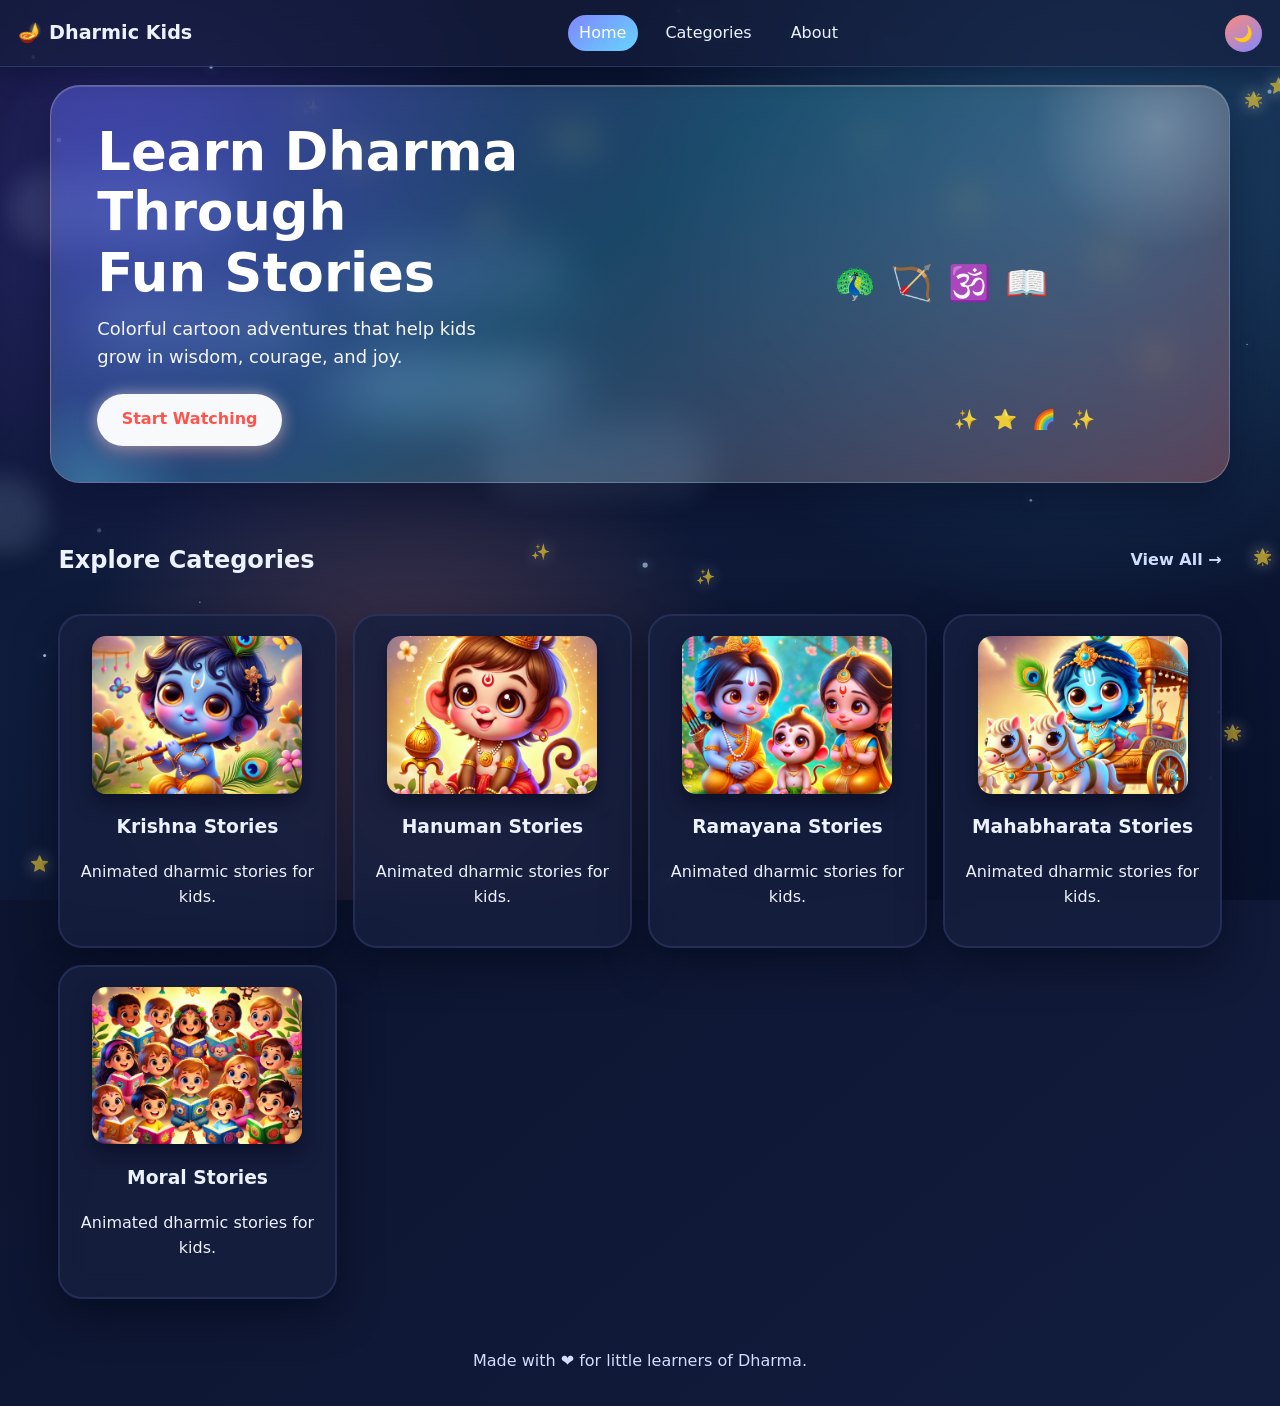
==== commit 10c1a7ad: "Revamp Dharmic Kids UI with interactive streaming experience" ====
--- a/dharmic-kids/index.html
+++ b/dharmic-kids/index.html
@@ -19,10 +19,6 @@
 
   <main>
     <section class="hero floating-bg reveal-on-scroll">
-      <div class="cloud cloud-one"></div>
-      <div class="cloud cloud-two"></div>
-      <div class="cloud cloud-three"></div>
-      <div class="cloud cloud-four"></div>
       <div class="sparkles" aria-hidden="true">✨ ⭐ 🌈 ✨</div>
       <div class="hero-content">
         <h1>Learn Dharma Through Fun Stories</h1>
--- a/dharmic-kids/css/style.css
+++ b/dharmic-kids/css/style.css
@@ -1,48 +1,45 @@
 :root {
-  --bg: #f4f3ff;
-  --surface: #ffffff;
-  --surface-soft: #f6f9ff;
-  --text: #22264b;
-  --muted: #66709a;
-  --primary: #ff7a59;
-  --secondary: #6c63ff;
-  --accent: #49c3d1;
-  --card-shadow: 0 14px 30px rgba(61, 73, 147, 0.15);
-  --card-glow: 0 0 0 4px rgba(108, 99, 255, 0.14);
+  --bg: #080f26;
+  --bg-soft: #121c3d;
+  --surface: rgba(22, 31, 63, 0.82);
+  --surface-strong: rgba(30, 41, 59, 0.8);
+  --surface-soft: rgba(139, 165, 255, 0.12);
+  --text: #edf2ff;
+  --muted: #bfd0ff;
+  --primary: #ff8b7a;
+  --secondary: #7f86ff;
+  --accent: #66d5ff;
+  --card-shadow: 0 15px 40px rgba(1, 7, 24, 0.55);
+  --card-glow: 0 0 0 1px rgba(145, 164, 255, 0.24), 0 0 24px rgba(122, 146, 255, 0.28);
   --radius-lg: 24px;
-  --radius-md: 18px;
+  --radius-md: 16px;
 }
 
 body.dark {
-  --bg: #111528;
-  --surface: #1a213d;
-  --surface-soft: #202845;
-  --text: #edf2ff;
-  --muted: #c6d2ff;
-  --primary: #ff9b7d;
-  --secondary: #8c88ff;
-  --accent: #58d4df;
-  --card-shadow: 0 16px 36px rgba(7, 11, 25, 0.55);
-  --card-glow: 0 0 0 4px rgba(140, 136, 255, 0.2);
+  --bg: #050913;
+  --bg-soft: #10172e;
+  --surface: rgba(20, 28, 56, 0.86);
+  --surface-soft: rgba(138, 159, 255, 0.14);
+  --text: #f3f6ff;
+  --muted: #d4deff;
+  --card-shadow: 0 16px 44px rgba(0, 0, 0, 0.6);
 }
 
 * { box-sizing: border-box; }
+html, body { min-height: 100%; }
 
 body {
   margin: 0;
   font-family: "Comic Sans MS", "Trebuchet MS", system-ui, sans-serif;
   line-height: 1.55;
-  background:
-    radial-gradient(circle at top right, rgba(252, 223, 171, 0.32), transparent 32%),
-    radial-gradient(circle at left 18%, rgba(172, 204, 255, 0.3), transparent 28%),
-    var(--bg);
   color: var(--text);
-  transition: background 0.3s ease, color 0.3s ease;
+  background: linear-gradient(140deg, var(--bg), var(--bg-soft));
+  overflow-x: hidden;
 }
 
 a { color: inherit; text-decoration: none; }
 
-/* Shared smooth interactions across controls and cards. */
+/* Shared interaction polish across all cards + buttons. */
 a,
 button,
 .watch-btn,
@@ -51,21 +48,67 @@
 .video-card,
 .about-block,
 .about-hero,
-.recommend-item {
+.recommend-item,
+.story-btn,
+.choice-btn {
   transition: transform 0.32s ease, box-shadow 0.32s ease, background 0.32s ease, border-color 0.32s ease, filter 0.32s ease;
+}
+
+.bg-scene,
+.particle-canvas,
+.floating-sky {
+  position: fixed;
+  inset: 0;
+  pointer-events: none;
+}
+
+.bg-scene {
+  z-index: -4;
+  background:
+    radial-gradient(circle at 10% 20%, rgba(111, 90, 255, 0.3), transparent 30%),
+    radial-gradient(circle at 85% 18%, rgba(71, 194, 246, 0.26), transparent 35%),
+    radial-gradient(circle at 32% 80%, rgba(255, 140, 138, 0.23), transparent 30%),
+    linear-gradient(155deg, #060b1f, #0f1c3c 45%, #08112b);
+  animation: gradientShift 20s ease-in-out infinite alternate;
+}
+
+.floating-sky { z-index: -3; overflow: hidden; }
+.particle-canvas { z-index: -2; }
+
+.float-cloud,
+.float-star,
+.float-sparkle {
+  position: absolute;
+  opacity: 0.65;
+  animation: drift linear infinite;
+}
+
+.float-cloud {
+  width: clamp(140px, 18vw, 260px);
+  height: clamp(44px, 6vw, 78px);
+  background: rgba(193, 220, 255, 0.22);
+  filter: blur(12px);
+  border-radius: 999px;
+}
+
+.float-star,
+.float-sparkle {
+  font-size: clamp(0.85rem, 1.2vw, 1.2rem);
+  filter: drop-shadow(0 0 8px rgba(255, 255, 255, 0.7));
 }
 
 .navbar {
   position: sticky;
   top: 0;
   z-index: 20;
-  background: color-mix(in srgb, var(--surface) 86%, transparent);
-  backdrop-filter: blur(10px);
+  background: color-mix(in srgb, var(--surface) 78%, transparent);
+  backdrop-filter: blur(14px);
   display: flex;
   justify-content: space-between;
   align-items: center;
   padding: 0.92rem 1.15rem;
-  box-shadow: 0 6px 16px rgba(50, 61, 140, 0.12);
+  box-shadow: 0 8px 20px rgba(5, 12, 40, 0.35);
+  border-bottom: 1px solid rgba(152, 170, 255, 0.18);
 }
 
 .logo { font-size: 1.2rem; font-weight: 700; }
@@ -88,45 +131,52 @@
 }
 .theme-toggle:hover { transform: rotate(18deg) scale(1.07); }
 
-/* Hero panel: centered, balanced, modern gradient + glassmorphism. */
 .hero {
   position: relative;
   overflow: hidden;
   margin: 1.1rem auto 1.3rem;
   max-width: 1180px;
   border-radius: 30px;
-  padding: clamp(1.6rem, 2.7vw, 2.7rem);
+  padding: clamp(1.8rem, 2.8vw, 2.8rem);
   min-height: 360px;
-  background: linear-gradient(140deg, rgba(113, 116, 255, 0.75), rgba(66, 179, 196, 0.62) 45%, rgba(255, 139, 127, 0.68));
+  background: linear-gradient(140deg, rgba(112, 117, 255, 0.4), rgba(66, 179, 196, 0.3) 45%, rgba(255, 139, 127, 0.32));
   color: #fff;
   display: grid;
   grid-template-columns: 1.15fr 1fr;
   gap: 1.25rem;
   align-items: center;
   border: 1px solid rgba(255, 255, 255, 0.24);
-  box-shadow: 0 22px 45px rgba(25, 35, 88, 0.28), inset 0 1px 0 rgba(255, 255, 255, 0.2);
-  backdrop-filter: blur(8px) saturate(115%);
+  box-shadow: 0 22px 45px rgba(6, 12, 37, 0.5), inset 0 1px 0 rgba(255, 255, 255, 0.2);
+  backdrop-filter: blur(18px) saturate(130%);
   isolation: isolate;
 }
 
-.hero-content {
-  width: min(560px, 100%);
-  margin: 0 auto;
-  z-index: 2;
-}
-
-.hero h1 {
-  font-size: clamp(2rem, 5vw, 3.3rem);
-  margin: 0 0 0.7rem;
-  line-height: 1.15;
-  text-wrap: balance;
-}
-.hero p {
-  font-size: clamp(1rem, 1.4vw, 1.12rem);
-  margin: 0 0 1.45rem;
-  max-width: 34ch;
-  color: rgba(255, 255, 255, 0.95);
-}
+.hero::before,
+.hero::after {
+  content: "";
+  position: absolute;
+  border-radius: 50%;
+  pointer-events: none;
+}
+
+.hero::before {
+  width: 260px;
+  height: 260px;
+  top: -90px;
+  right: -60px;
+  background: radial-gradient(circle, rgba(255, 255, 255, 0.26), transparent 68%);
+}
+.hero::after {
+  width: 220px;
+  height: 220px;
+  bottom: -120px;
+  left: -70px;
+  background: radial-gradient(circle, rgba(115, 245, 255, 0.24), transparent 65%);
+}
+
+.hero-content { width: min(560px, 100%); margin: 0 auto; z-index: 2; }
+.hero h1 { font-size: clamp(2rem, 5vw, 3.3rem); margin: 0 0 0.7rem; line-height: 1.15; text-wrap: balance; }
+.hero p { font-size: clamp(1rem, 1.4vw, 1.12rem); margin: 0 0 1.45rem; max-width: 34ch; color: rgba(255, 255, 255, 0.95); }
 
 .hero-icons {
   display: flex;
@@ -142,50 +192,13 @@
 .hero-icons span:nth-child(3) { animation-delay: 0.9s; }
 .hero-icons span:nth-child(4) { animation-delay: 1.35s; }
 
-/* Multi-layer blurred cloud motion for natural premium animation. */
-.cloud {
-  position: absolute;
-  border-radius: 999px;
-  background: rgba(255, 255, 255, 0.28);
-  filter: blur(8px);
-  pointer-events: none;
-  z-index: 1;
-}
-.cloud::before,
-.cloud::after {
-  content: "";
-  position: absolute;
-  border-radius: 50%;
-  background: inherit;
-}
-.cloud-one,
-.cloud-three {
-  width: 185px;
-  height: 58px;
-  animation: cloudDriftWide 36s linear infinite;
-}
-.cloud-two,
-.cloud-four {
-  width: 140px;
-  height: 48px;
-  animation: cloudDriftWide 50s linear infinite;
-  opacity: 0.82;
-}
-.cloud-one { top: 15%; left: -15%; }
-.cloud-two { top: 30%; left: -28%; animation-delay: -12s; }
-.cloud-three { bottom: 24%; left: -22%; animation-duration: 42s; animation-delay: -6s; }
-.cloud-four { top: 7%; left: -35%; animation-duration: 58s; animation-delay: -22s; }
-
-.cloud::before { width: 44px; height: 44px; left: 16px; top: -16px; }
-.cloud::after { width: 56px; height: 56px; right: 18px; top: -24px; }
-
 .sparkles {
   position: absolute;
   right: 11%;
   bottom: 12%;
   letter-spacing: 0.28rem;
   font-size: 1.2rem;
-  opacity: 0.9;
+  opacity: 0.92;
   animation: twinkle 2.8s ease-in-out infinite;
   z-index: 2;
 }
@@ -194,24 +207,23 @@
   display: inline-block;
   padding: 0.86rem 1.52rem;
   border-radius: 999px;
-  background: rgba(255, 255, 255, 0.95);
+  background: rgba(255, 255, 255, 0.97);
   color: #ff544b;
   font-weight: 700;
-  box-shadow: 0 8px 20px rgba(255, 84, 75, 0.2), 0 0 0 0 rgba(255, 255, 255, 0.6);
+  box-shadow: 0 8px 20px rgba(255, 84, 75, 0.2), 0 0 0 0 rgba(255, 255, 255, 0.6), 0 0 16px rgba(255, 255, 255, 0.5);
   animation: ctaPulse 2.7s ease-in-out infinite;
 }
 .btn-primary:hover {
   transform: translateY(-2px) scale(1.055);
-  box-shadow: 0 14px 28px rgba(255, 84, 75, 0.28), 0 0 18px rgba(255, 255, 255, 0.65);
-}
-
-.section { padding: 1.15rem; max-width: 1160px; margin: 0 auto; }
+  box-shadow: 0 14px 28px rgba(255, 84, 75, 0.28), 0 0 22px rgba(255, 255, 255, 0.65);
+}
+
+.section { padding: 1.15rem; max-width: 1200px; margin: 0 auto; }
 .section-header { display: flex; justify-content: space-between; align-items: center; gap: 0.8rem; }
-.link-arrow { color: var(--secondary); font-weight: 700; }
+.link-arrow { color: #cfddff; font-weight: 700; }
 .page-title { text-align: center; font-size: clamp(1.5rem, 4vw, 2.2rem); }
 
-.category-grid,
-.video-grid {
+.category-grid {
   display: grid;
   grid-template-columns: repeat(auto-fit, minmax(220px, 1fr));
   gap: 1.05rem;
@@ -223,10 +235,13 @@
 .player-card,
 .recommend-item,
 .about-block,
-.about-hero {
+.about-hero,
+.quiz-box {
   background: var(--surface);
   border-radius: var(--radius-lg);
   box-shadow: var(--card-shadow);
+  border: 1px solid rgba(146, 165, 255, 0.2);
+  backdrop-filter: blur(14px);
 }
 
 .category-card {
@@ -234,27 +249,16 @@
   overflow: hidden;
   text-align: center;
   padding: 1.1rem 1rem 1.28rem;
-  border: 2px solid transparent;
-  animation: popIn 0.52s ease both;
-}
-.category-card::before {
-  content: "";
-  position: absolute;
-  inset: -30% auto auto -30%;
-  width: 140px;
-  height: 140px;
-  border-radius: 50%;
-  background: radial-gradient(circle, color-mix(in srgb, var(--accent) 33%, transparent), transparent 68%);
-  pointer-events: none;
+  border: 2px solid rgba(151, 165, 255, 0.12);
 }
 .category-card:hover,
 .video-card:hover,
 .about-block:hover,
-.recommend-item:hover {
-  transform: translateY(-8px) scale(1.04);
-  box-shadow: var(--card-shadow), var(--card-glow), 0 0 22px color-mix(in srgb, var(--accent) 40%, transparent);
-}
-.category-card:hover { border-color: var(--secondary); }
+.recommend-item:hover,
+.about-hero:hover {
+  transform: translateY(-8px) scale(1.02);
+  box-shadow: var(--card-shadow), var(--card-glow);
+}
 
 .category-illustration {
   width: min(210px, 100%);
@@ -263,12 +267,43 @@
   border-radius: 14px;
   margin: 0.15rem auto 0.9rem;
   display: block;
-  box-shadow: 0 10px 18px rgba(17, 24, 39, 0.16);
-}
-.category-card h3 { margin: 0.2rem 0 0.3rem; }
-.category-card p { margin: 0; color: var(--muted); }
-
-.video-card { overflow: hidden; }
+  box-shadow: 0 10px 18px rgba(3, 8, 26, 0.5);
+}
+
+.video-row-section { margin-top: 1.2rem; }
+.video-row-header { display: flex; justify-content: space-between; align-items: center; gap: 0.8rem; margin-bottom: 0.7rem; }
+.video-row-shell { position: relative; }
+.video-row {
+  display: grid;
+  grid-auto-flow: column;
+  grid-auto-columns: minmax(220px, 280px);
+  gap: 1rem;
+  overflow-x: auto;
+  scroll-behavior: smooth;
+  scrollbar-width: none;
+  padding: 0.4rem 2.8rem;
+}
+.video-row::-webkit-scrollbar { display: none; }
+
+.row-btn {
+  position: absolute;
+  top: 50%;
+  transform: translateY(-50%);
+  width: 2.1rem;
+  height: 2.1rem;
+  border-radius: 50%;
+  border: 0;
+  color: #fff;
+  background: rgba(24, 34, 73, 0.9);
+  box-shadow: 0 8px 24px rgba(0, 0, 0, 0.38);
+  cursor: pointer;
+  z-index: 3;
+}
+.row-btn:hover { transform: translateY(-50%) scale(1.08); }
+.row-btn.prev { left: 0.2rem; }
+.row-btn.next { right: 0.2rem; }
+
+.video-card { overflow: hidden; transform-style: preserve-3d; }
 .video-thumb { width: 100%; aspect-ratio: 16/9; object-fit: cover; background: var(--surface-soft); }
 .video-content { padding: 0.88rem; }
 .video-content h4 { margin: 0 0 0.5rem; }
@@ -282,19 +317,17 @@
   color: #fff;
   cursor: pointer;
   font-weight: 700;
-  letter-spacing: 0.01em;
 }
 .watch-btn:hover {
   transform: translateY(-2px) scale(1.03);
   box-shadow: 0 10px 24px rgba(112, 104, 255, 0.36);
-  filter: brightness(1.06);
 }
 
 .search-wrap { position: relative; max-width: 580px; margin: 1rem auto 1.5rem; }
 .search-wrap input {
   width: 100%;
   padding: 0.9rem 2.4rem 0.9rem 1rem;
-  border: none;
+  border: 1px solid rgba(145, 164, 255, 0.28);
   border-radius: 999px;
   background: var(--surface);
   color: var(--text);
@@ -302,66 +335,62 @@
 }
 .search-icon { position: absolute; right: 1rem; top: 50%; transform: translateY(-50%); }
 
-.video-layout {
-  display: grid;
-  grid-template-columns: 2fr 1fr;
-  gap: 1rem;
-}
+.video-layout { display: grid; grid-template-columns: 2fr 1fr; gap: 1rem; }
 .player-card { padding: 1rem; }
 .player-card iframe { width: 100%; aspect-ratio: 16/9; border: 0; border-radius: var(--radius-md); }
 .player-card p { color: var(--muted); }
+.story-controls { display: flex; flex-wrap: wrap; gap: 0.65rem; margin: 0.9rem 0 0.7rem; }
+.story-btn {
+  border: 0;
+  padding: 0.6rem 0.95rem;
+  border-radius: 999px;
+  cursor: pointer;
+  color: #fff;
+  background: linear-gradient(120deg, #ff9f72, #7f86ff);
+}
+.story-btn.secondary { background: linear-gradient(120deg, #648efb, #49c6dc); }
+.story-btn:hover { transform: translateY(-2px) scale(1.03); }
+#speechStatus { font-size: 0.92rem; margin-top: 0.2rem; }
+
+.quiz-box { margin-top: 1rem; padding: 0.95rem; }
+.quiz-box h3 { margin-top: 0; }
+.quiz-item { margin-bottom: 0.9rem; }
+.quiz-choices { display: flex; flex-wrap: wrap; gap: 0.5rem; }
+.choice-btn {
+  border: 1px solid rgba(151, 170, 255, 0.28);
+  background: rgba(110, 134, 255, 0.18);
+  color: var(--text);
+  border-radius: 12px;
+  padding: 0.48rem 0.72rem;
+  cursor: pointer;
+}
+.choice-btn.correct { background: rgba(53, 212, 139, 0.22); border-color: rgba(53, 212, 139, 0.65); }
+.choice-btn.wrong { background: rgba(255, 122, 122, 0.22); border-color: rgba(255, 122, 122, 0.66); }
+.quiz-feedback { font-weight: 700; color: #d9e7ff; margin-top: 0.65rem; }
+
 .recommendations { padding: 0.5rem; }
 .recommended-list { display: grid; gap: 0.8rem; }
-.recommend-item {
-  padding: 0.72rem;
-  display: flex;
-  gap: 0.62rem;
-  align-items: center;
-  background: var(--surface);
-}
+.recommend-item { padding: 0.72rem; display: flex; gap: 0.62rem; align-items: center; }
 .recommend-item img { width: 100px; border-radius: 10px; }
 .recommend-item h4 { margin: 0; font-size: 0.95rem; }
 
-/* About page: cleaner spacing + dark mode glass cards with readable contrast. */
-.about-page {
-  display: grid;
-  gap: 1.45rem;
-  padding-top: 1.4rem;
-}
-.about-hero {
-  padding: clamp(1.2rem, 2.2vw, 1.7rem);
-  background: linear-gradient(130deg, #fff1be, #ffe4ef 45%, #d8d6ff);
-}
-.about-hero h1 { margin-top: 0; margin-bottom: 0.6rem; }
-.about-grid {
-  display: grid;
-  grid-template-columns: repeat(auto-fit, minmax(220px, 1fr));
-  gap: 1rem;
-}
+.about-page { display: grid; gap: 1.45rem; padding-top: 1.4rem; }
+.about-hero,
 .about-block {
-  padding: 1.2rem;
-  background: linear-gradient(180deg, var(--surface), var(--surface-soft));
-}
-.about-icon { font-size: 2rem; }
-.about-block p { color: var(--muted); }
-
-body.dark .about-hero,
-body.dark .about-block {
-  background: rgba(30, 41, 59, 0.8);
+  background: var(--surface-strong);
   border: 1px solid rgba(159, 176, 255, 0.2);
   backdrop-filter: blur(12px);
 }
-
-body.dark .about-hero h1,
-body.dark .about-block h2,
-body.dark .about-hero p,
-body.dark .about-block p {
-  color: #eaf0ff;
-}
-
-footer { text-align: center; padding: 1rem; color: var(--muted); }
-
-/* Scroll reveal: fade + slide-up used across pages. */
+.about-hero { padding: clamp(1.2rem, 2.2vw, 1.7rem); }
+.about-hero h1 { margin-top: 0; margin-bottom: 0.6rem; }
+.about-grid { display: grid; grid-template-columns: repeat(auto-fit, minmax(220px, 1fr)); gap: 1rem; }
+.about-block { padding: 1.2rem; }
+.about-icon { font-size: 2rem; }
+.about-block p,
+.about-hero p { color: #eaf0ff; }
+
+footer { text-align: center; padding: 1rem; color: #d4ddff; }
+
 .reveal-on-scroll {
   opacity: 0;
   transform: translateY(26px);
@@ -373,49 +402,39 @@
   0%, 100% { transform: translateY(0); }
   50% { transform: translateY(-10px); }
 }
-
 @keyframes twinkle {
   0%, 100% { opacity: 0.8; transform: scale(1); }
   50% { opacity: 1; transform: scale(1.12); }
 }
-
 @keyframes ctaPulse {
   0%, 100% { box-shadow: 0 8px 20px rgba(255, 84, 75, 0.2), 0 0 0 0 rgba(255, 255, 255, 0.58); }
   50% { box-shadow: 0 11px 26px rgba(255, 84, 75, 0.28), 0 0 0 9px rgba(255, 255, 255, 0); }
 }
-
-@keyframes cloudDriftWide {
-  0% { transform: translateX(0); }
-  100% { transform: translateX(145vw); }
-}
-
-@keyframes popIn {
-  0% { opacity: 0; transform: scale(0.92); }
-  70% { transform: scale(1.03); }
-  100% { opacity: 1; transform: scale(1); }
+@keyframes gradientShift {
+  0% { filter: hue-rotate(0deg); }
+  100% { filter: hue-rotate(18deg); }
+}
+@keyframes drift {
+  0% { transform: translateX(-15vw) translateY(0); }
+  100% { transform: translateX(120vw) translateY(-25px); }
 }
 
 @media (max-width: 820px) {
-  .hero {
-    grid-template-columns: 1fr;
-    text-align: center;
-    min-height: 320px;
-  }
+  .hero { grid-template-columns: 1fr; text-align: center; min-height: 320px; }
   .hero-content,
   .hero p { margin-inline: auto; }
   .sparkles { right: 8%; }
   .video-layout { grid-template-columns: 1fr; }
+  .video-row { grid-auto-columns: minmax(210px, 68vw); }
 }
 
 @media (max-width: 560px) {
-  .navbar {
-    flex-wrap: wrap;
-    justify-content: center;
-    gap: 0.6rem;
-  }
+  .navbar { flex-wrap: wrap; justify-content: center; gap: 0.6rem; }
   nav { gap: 0.45rem; font-size: 0.9rem; }
   .logo { font-size: 1rem; }
   .hero { padding: 1.35rem; border-radius: 24px; }
   .section { padding: 0.95rem; }
   .section-header { flex-direction: column; align-items: flex-start; gap: 0.45rem; }
-}
+  .row-btn { display: none; }
+  .video-row { padding-inline: 0.1rem; }
+}
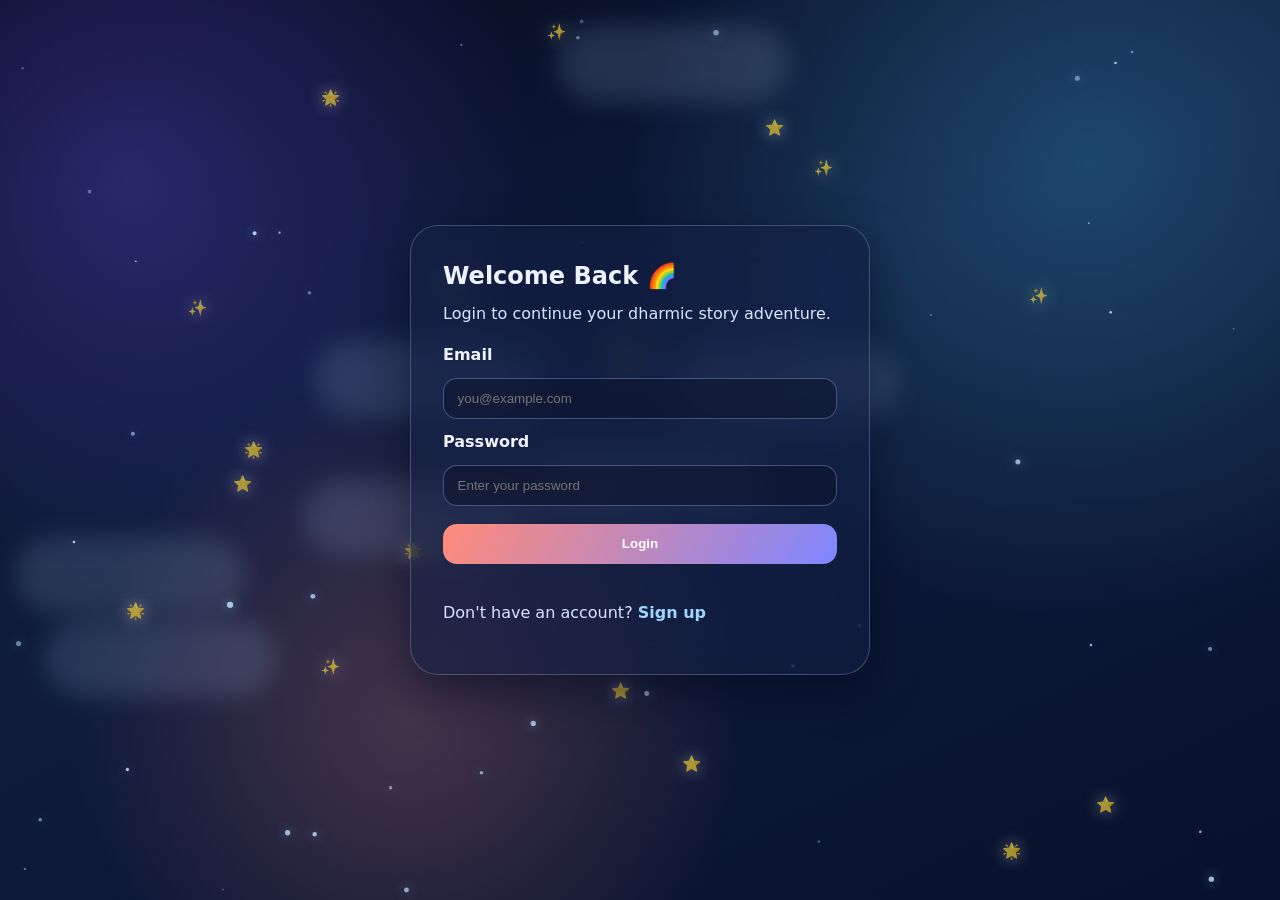
==== commit d6dae828: "Add localStorage auth flow and remove theme toggle" ====
--- a/dharmic-kids/index.html
+++ b/dharmic-kids/index.html
@@ -14,7 +14,7 @@
       <a href="categories.html">Categories</a>
       <a href="about.html">About</a>
     </nav>
-    <button id="themeToggle" class="theme-toggle" aria-label="Toggle dark mode">🌙</button>
+    <button id="logoutBtn" class="nav-logout">Logout</button>
   </header>
 
   <main>
--- a/dharmic-kids/css/style.css
+++ b/dharmic-kids/css/style.css
@@ -15,15 +15,6 @@
   --radius-md: 16px;
 }
 
-body.dark {
-  --bg: #050913;
-  --bg-soft: #10172e;
-  --surface: rgba(20, 28, 56, 0.86);
-  --surface-soft: rgba(138, 159, 255, 0.14);
-  --text: #f3f6ff;
-  --muted: #d4deff;
-  --card-shadow: 0 16px 44px rgba(0, 0, 0, 0.6);
-}
 
 * { box-sizing: border-box; }
 html, body { min-height: 100%; }
@@ -119,17 +110,21 @@
   color: #fff;
 }
 
-.theme-toggle {
-  border: none;
+.nav-logout {
+  border: 1px solid rgba(255, 255, 255, 0.28);
+  background: linear-gradient(120deg, var(--primary), var(--secondary));
+  color: #fff;
+  border-radius: 999px;
+  padding: 0.52rem 1rem;
+  font-weight: 700;
   cursor: pointer;
-  border-radius: 50%;
-  width: 2.3rem;
-  height: 2.3rem;
-  background: linear-gradient(145deg, var(--primary), var(--secondary));
-  color: #fff;
-  font-size: 1rem;
-}
-.theme-toggle:hover { transform: rotate(18deg) scale(1.07); }
+}
+
+.nav-logout:hover {
+  transform: translateY(-2px) scale(1.04);
+  box-shadow: 0 10px 24px rgba(112, 104, 255, 0.36);
+}
+
 
 .hero {
   position: relative;
@@ -430,6 +425,7 @@
 
 @media (max-width: 560px) {
   .navbar { flex-wrap: wrap; justify-content: center; gap: 0.6rem; }
+  .nav-logout { padding: 0.48rem 0.82rem; font-size: 0.9rem; }
   nav { gap: 0.45rem; font-size: 0.9rem; }
   .logo { font-size: 1rem; }
   .hero { padding: 1.35rem; border-radius: 24px; }
@@ -438,3 +434,116 @@
   .row-btn { display: none; }
   .video-row { padding-inline: 0.1rem; }
 }
+
+
+.auth-body {
+  min-height: 100vh;
+}
+
+.auth-main {
+  min-height: 100vh;
+  display: grid;
+  place-items: center;
+  padding: 1.1rem;
+}
+
+.auth-card {
+  width: min(460px, 100%);
+  background: rgba(22, 31, 63, 0.58);
+  border: 1px solid rgba(196, 210, 255, 0.26);
+  backdrop-filter: blur(18px) saturate(130%);
+  border-radius: 28px;
+  box-shadow: 0 18px 42px rgba(2, 8, 28, 0.5);
+  padding: clamp(1.3rem, 3vw, 2rem);
+}
+
+.auth-card h1 {
+  margin: 0 0 0.45rem;
+}
+
+.auth-card p {
+  margin: 0 0 1rem;
+  color: #d9e5ff;
+}
+
+.auth-form {
+  display: grid;
+  gap: 0.65rem;
+}
+
+.auth-form label {
+  font-weight: 700;
+  color: #eef3ff;
+}
+
+.auth-form input {
+  width: 100%;
+  border-radius: 14px;
+  border: 1px solid rgba(166, 185, 255, 0.35);
+  background: rgba(13, 20, 44, 0.56);
+  color: #fff;
+  padding: 0.75rem 0.85rem;
+  outline: none;
+  transition: box-shadow 0.3s ease, border-color 0.3s ease, transform 0.3s ease;
+}
+
+.auth-form input:focus {
+  border-color: rgba(152, 210, 255, 0.8);
+  box-shadow: 0 0 0 3px rgba(122, 203, 255, 0.2), 0 0 16px rgba(103, 164, 255, 0.34);
+  transform: translateY(-1px);
+}
+
+.auth-btn {
+  border: 0;
+  border-radius: 14px;
+  padding: 0.78rem 1rem;
+  margin-top: 0.45rem;
+  color: #fff;
+  background: linear-gradient(120deg, var(--primary), var(--secondary));
+  font-weight: 700;
+  cursor: pointer;
+  transition: transform 0.28s ease, box-shadow 0.28s ease;
+}
+
+.auth-btn:hover {
+  transform: scale(1.03);
+  box-shadow: 0 12px 28px rgba(108, 103, 255, 0.38);
+}
+
+.auth-message {
+  min-height: 1.35rem;
+  font-weight: 700;
+  margin: 0.8rem 0 0.25rem;
+}
+
+.auth-message.error {
+  color: #ffb1b1;
+}
+
+.auth-message.success {
+  color: #9cf0c4;
+}
+
+.auth-link-row {
+  margin-bottom: 0;
+}
+
+.auth-link-row a {
+  color: #9dd7ff;
+  font-weight: 700;
+}
+
+.auth-fade-in {
+  animation: authFadeIn 0.8s ease forwards;
+}
+
+@keyframes authFadeIn {
+  from {
+    opacity: 0;
+    transform: translateY(16px);
+  }
+  to {
+    opacity: 1;
+    transform: translateY(0);
+  }
+}
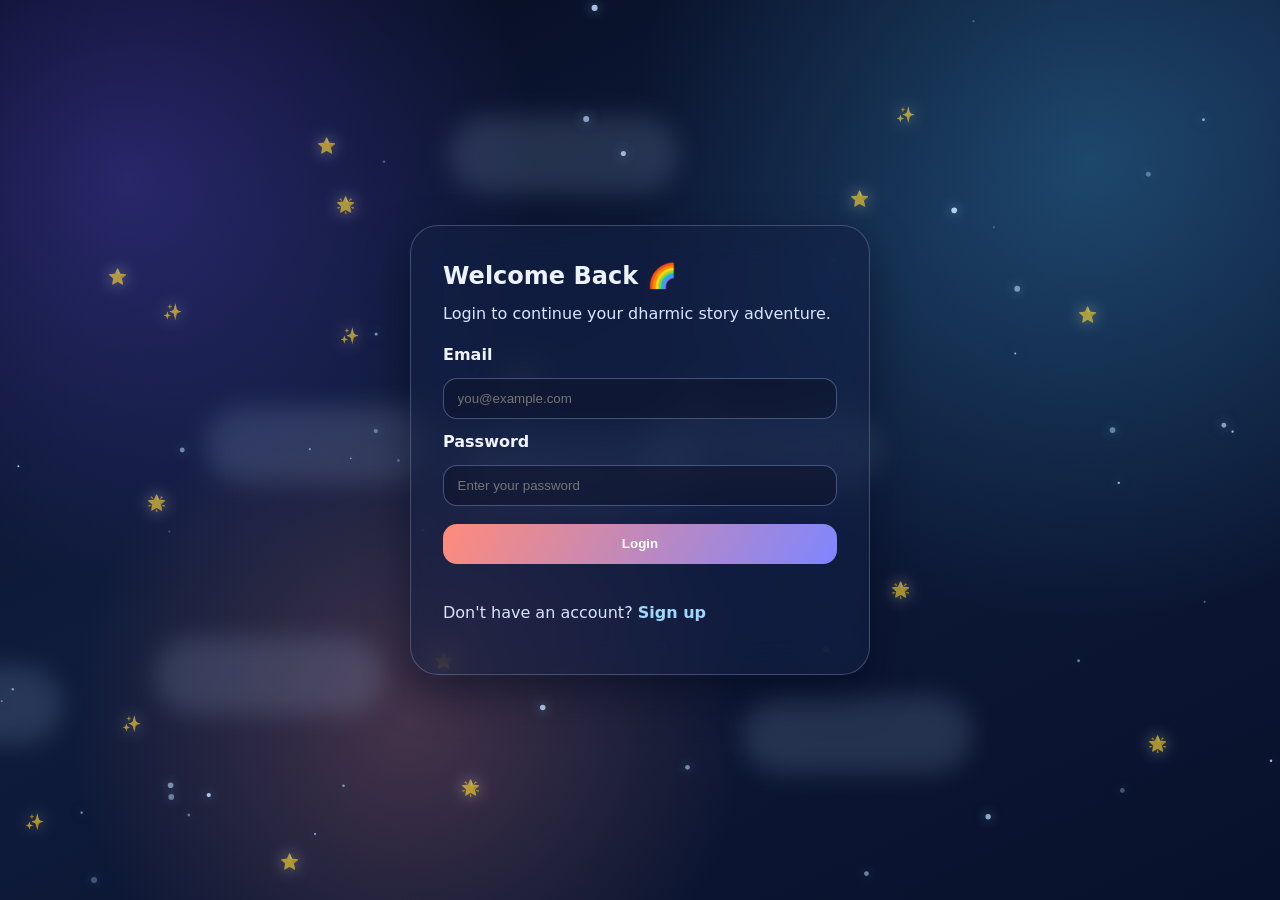
==== commit af33ff54: "Add profile dashboard with favorites and watch progress" ====
--- a/dharmic-kids/index.html
+++ b/dharmic-kids/index.html
@@ -13,6 +13,7 @@
       <a href="index.html" class="active">Home</a>
       <a href="categories.html">Categories</a>
       <a href="about.html">About</a>
+      <a href="profile.html">Profile</a>
     </nav>
     <button id="logoutBtn" class="nav-logout">Logout</button>
   </header>
--- a/dharmic-kids/css/style.css
+++ b/dharmic-kids/css/style.css
@@ -414,6 +414,91 @@
   100% { transform: translateX(120vw) translateY(-25px); }
 }
 
+
+.video-card { position: relative; }
+.favorite-btn {
+  border: 1px solid rgba(255, 255, 255, 0.24);
+  background: rgba(19, 30, 65, 0.82);
+  color: #ffd0d0;
+  border-radius: 999px;
+  width: 2rem;
+  height: 2rem;
+  display: grid;
+  place-items: center;
+  cursor: pointer;
+  font-size: 0.95rem;
+}
+.favorite-btn:hover { transform: scale(1.08); box-shadow: 0 0 18px rgba(255, 132, 147, 0.35); }
+.favorite-btn.is-favorite {
+  background: linear-gradient(140deg, rgba(255, 110, 138, 0.85), rgba(255, 142, 122, 0.85));
+  color: #fff;
+  box-shadow: 0 0 16px rgba(255, 116, 137, 0.38);
+}
+.favorite-btn.burst { animation: heartBurst 0.24s ease; }
+.video-card > .favorite-btn { position: absolute; top: 0.6rem; right: 0.6rem; z-index: 4; }
+.favorite-story-btn {
+  width: auto;
+  padding: 0.6rem 0.95rem;
+  border-radius: 999px;
+  color: #fff;
+  background: linear-gradient(120deg, #ff9f72, #7f86ff);
+}
+
+.recommend-actions {
+  margin-top: 0.45rem;
+  display: flex;
+  align-items: center;
+  gap: 0.45rem;
+}
+.recommend-actions .watch-btn { width: auto; padding: 0.42rem 0.65rem; }
+
+.profile-page {
+  display: grid;
+  gap: 1rem;
+  padding-top: 1.1rem;
+}
+.profile-card,
+.profile-section {
+  background: rgba(22, 31, 63, 0.58);
+  border: 1px solid rgba(196, 210, 255, 0.26);
+  backdrop-filter: blur(18px) saturate(130%);
+  border-radius: 28px;
+  box-shadow: 0 18px 42px rgba(2, 8, 28, 0.5);
+  padding: clamp(1rem, 2.4vw, 1.5rem);
+}
+.profile-card h1 { margin: 0 0 0.7rem; }
+.profile-user-info p { margin: 0.32rem 0; color: #e4ecff; }
+.profile-grid {
+  display: grid;
+  grid-template-columns: repeat(auto-fit, minmax(220px, 1fr));
+  gap: 0.9rem;
+}
+.profile-video-card { min-height: 180px; }
+.empty-state {
+  margin: 0;
+  padding: 1.1rem;
+  text-align: center;
+  border-radius: 16px;
+  color: #d5e3ff;
+  background: rgba(91, 120, 230, 0.16);
+  border: 1px dashed rgba(175, 194, 255, 0.28);
+}
+.watched-label {
+  display: inline-block;
+  margin-bottom: 0.6rem;
+  padding: 0.25rem 0.6rem;
+  border-radius: 999px;
+  font-size: 0.85rem;
+  background: rgba(105, 235, 175, 0.22);
+  border: 1px solid rgba(105, 235, 175, 0.5);
+}
+
+@keyframes heartBurst {
+  0% { transform: scale(1); }
+  50% { transform: scale(1.22); }
+  100% { transform: scale(1); }
+}
+
 @media (max-width: 820px) {
   .hero { grid-template-columns: 1fr; text-align: center; min-height: 320px; }
   .hero-content,
@@ -424,6 +509,7 @@
 }
 
 @media (max-width: 560px) {
+  .profile-grid { grid-template-columns: 1fr; }
   .navbar { flex-wrap: wrap; justify-content: center; gap: 0.6rem; }
   .nav-logout { padding: 0.48rem 0.82rem; font-size: 0.9rem; }
   nav { gap: 0.45rem; font-size: 0.9rem; }
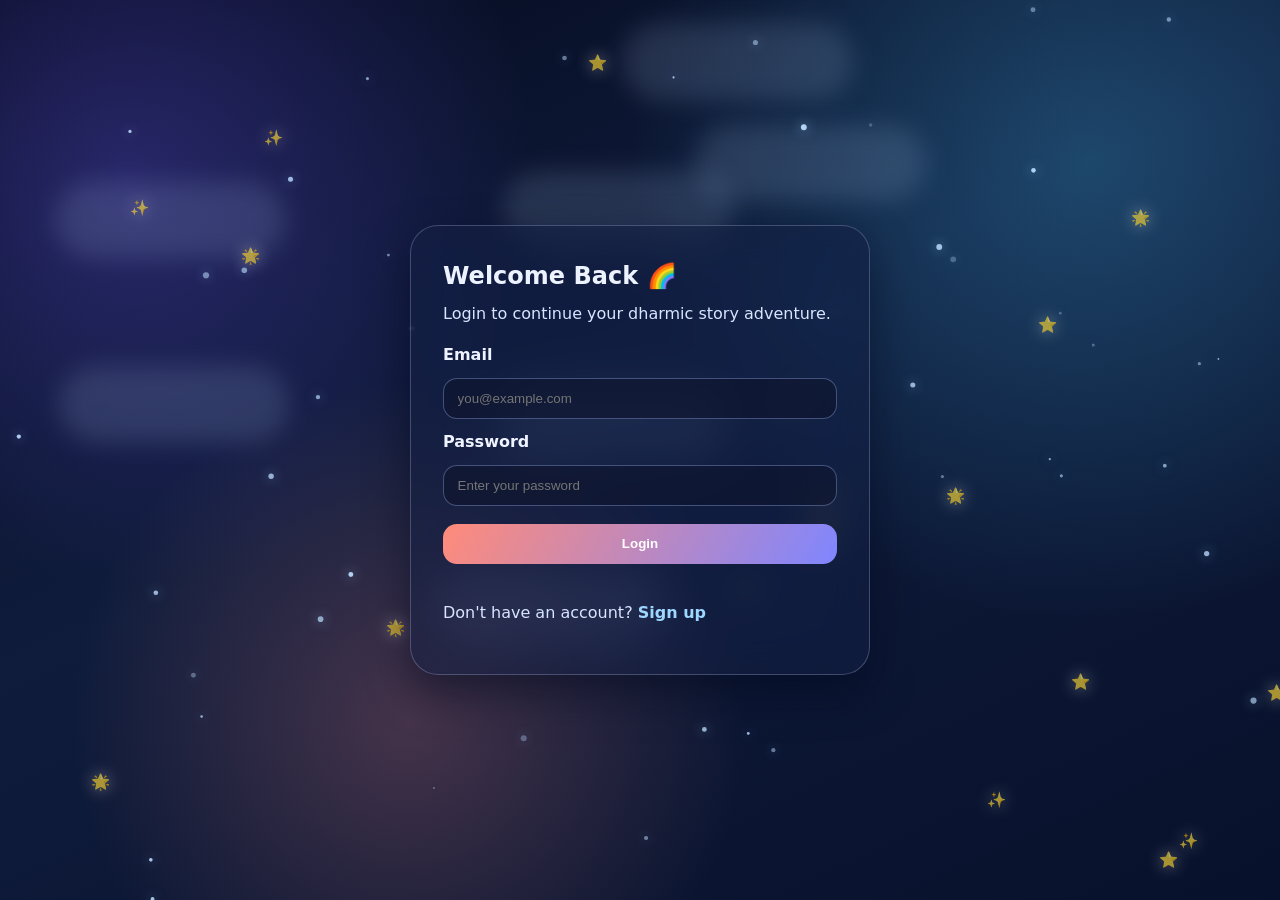
==== commit 27ef26ff: "Upgrade kids platform interactivity with quizzes and profile tools" ====
--- a/dharmic-kids/index.html
+++ b/dharmic-kids/index.html
@@ -12,6 +12,7 @@
     <nav>
       <a href="index.html" class="active">Home</a>
       <a href="categories.html">Categories</a>
+      <a href="quiz.html">Quizzes</a>
       <a href="about.html">About</a>
       <a href="profile.html">Profile</a>
     </nav>
--- a/dharmic-kids/css/style.css
+++ b/dharmic-kids/css/style.css
@@ -359,9 +359,20 @@
   padding: 0.48rem 0.72rem;
   cursor: pointer;
 }
+.choice-btn.selected {
+  border-color: rgba(255, 183, 120, 0.7);
+  background: rgba(255, 161, 115, 0.28);
+}
 .choice-btn.correct { background: rgba(53, 212, 139, 0.22); border-color: rgba(53, 212, 139, 0.65); }
 .choice-btn.wrong { background: rgba(255, 122, 122, 0.22); border-color: rgba(255, 122, 122, 0.66); }
 .quiz-feedback { font-weight: 700; color: #d9e7ff; margin-top: 0.65rem; }
+.quiz-subtext { margin-top: -0.2rem; margin-bottom: 0.8rem; color: var(--muted); }
+.quiz-grid {
+  display: grid;
+  grid-template-columns: repeat(auto-fit, minmax(260px, 1fr));
+  gap: 1rem;
+  margin-top: 1rem;
+}
 
 .recommendations { padding: 0.5rem; }
 .recommended-list { display: grid; gap: 0.8rem; }
@@ -474,6 +485,19 @@
   gap: 0.9rem;
 }
 .profile-video-card { min-height: 180px; }
+.inline-actions {
+  display: grid;
+  gap: 0.5rem;
+}
+.stat-card .video-content {
+  text-align: center;
+}
+.stat-number {
+  font-size: clamp(1.8rem, 4vw, 2.2rem);
+  font-weight: 700;
+  color: #fff;
+  min-height: 2.2rem;
+}
 .empty-state {
   margin: 0;
   padding: 1.1rem;
@@ -494,9 +518,51 @@
 }
 
 @keyframes heartBurst {
-  0% { transform: scale(1); }
-  50% { transform: scale(1.22); }
-  100% { transform: scale(1); }
+  0% { transform: scale(1); filter: saturate(100%); }
+  50% { transform: scale(1.25); filter: saturate(145%); }
+  100% { transform: scale(1); filter: saturate(100%); }
+}
+
+.modal-backdrop {
+  position: fixed;
+  inset: 0;
+  background: rgba(7, 10, 25, 0.65);
+  backdrop-filter: blur(6px);
+  display: grid;
+  place-items: center;
+  padding: 1rem;
+  opacity: 0;
+  pointer-events: none;
+  transition: opacity 0.3s ease;
+  z-index: 40;
+}
+.modal-backdrop.visible {
+  opacity: 1;
+  pointer-events: auto;
+}
+.modal-card {
+  width: min(460px, 100%);
+  background: rgba(22, 31, 63, 0.8);
+  border: 1px solid rgba(196, 210, 255, 0.26);
+  backdrop-filter: blur(18px) saturate(130%);
+  border-radius: 28px;
+  box-shadow: 0 18px 42px rgba(2, 8, 28, 0.5);
+  padding: clamp(1.1rem, 2.5vw, 1.6rem);
+  transform: scale(0.92);
+  transition: transform 0.3s ease;
+}
+.modal-backdrop.visible .modal-card {
+  transform: scale(1);
+}
+.modal-card h2 { margin-top: 0; }
+.modal-actions {
+  display: flex;
+  gap: 0.5rem;
+  margin-top: 0.7rem;
+}
+.modal-actions .auth-btn,
+.modal-actions .story-btn {
+  flex: 1;
 }
 
 @media (max-width: 820px) {
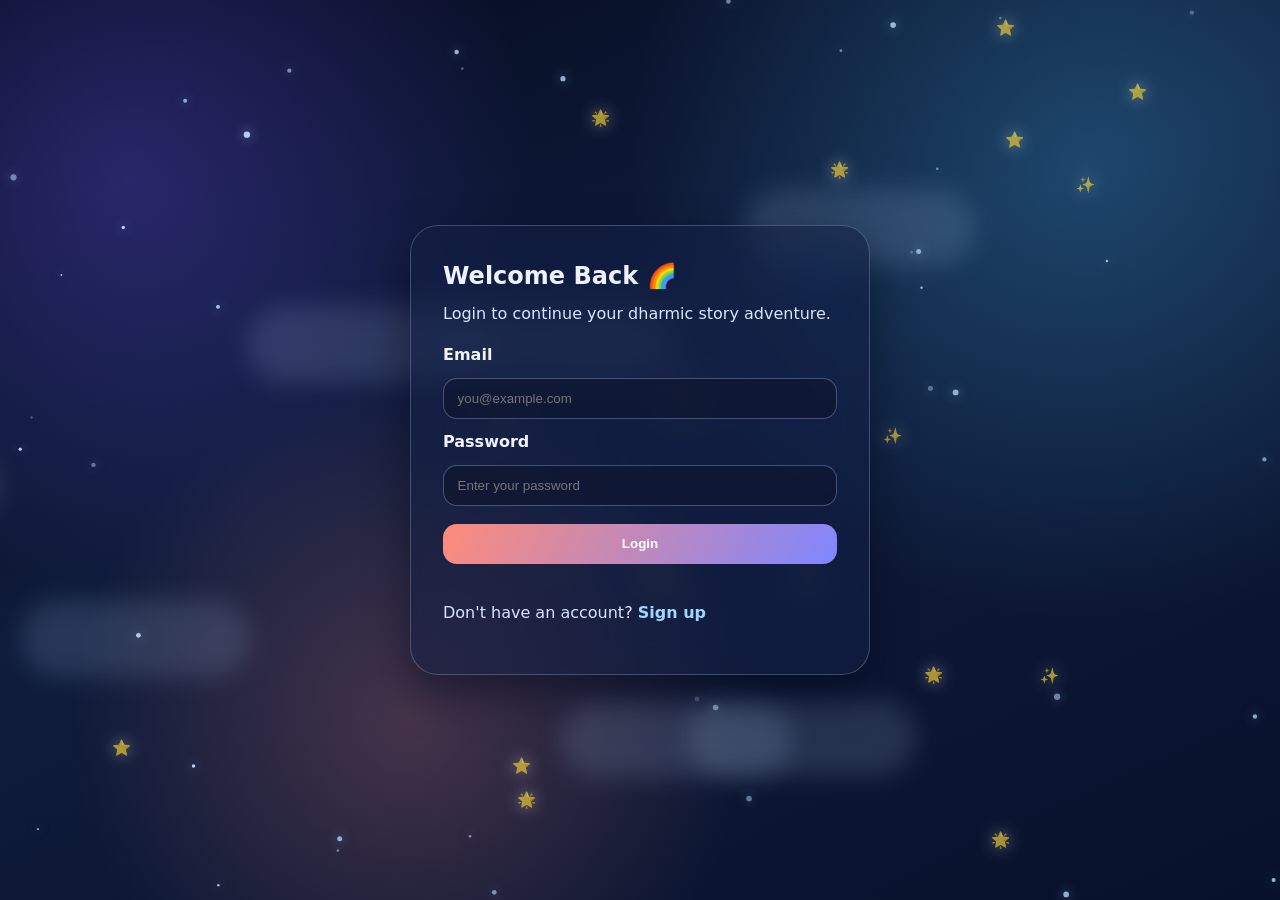
==== commit a32b01da: "Replace floating chatbot with dedicated Krishna AI experience page" ====
--- a/dharmic-kids/index.html
+++ b/dharmic-kids/index.html
@@ -14,6 +14,7 @@
       <a href="categories.html">Categories</a>
       <a href="quiz.html">Quizzes</a>
       <a href="about.html">About</a>
+      <a href="krishna-ai.html">Krishna AI</a>
       <a href="profile.html">Profile</a>
     </nav>
     <button id="logoutBtn" class="nav-logout">Logout</button>
--- a/dharmic-kids/css/style.css
+++ b/dharmic-kids/css/style.css
@@ -567,6 +567,7 @@
 
 @media (max-width: 820px) {
   .hero { grid-template-columns: 1fr; text-align: center; min-height: 320px; }
+  .krishna-ai-layout { grid-template-columns: 1fr; }
   .hero-content,
   .hero p { margin-inline: auto; }
   .sparkles { right: 8%; }
@@ -576,6 +577,10 @@
 
 @media (max-width: 560px) {
   .profile-grid { grid-template-columns: 1fr; }
+  .krishna-topic-grid,
+  .krishna-quick-prompts,
+  .krishna-chat-compose { grid-template-columns: 1fr; }
+  .krishna-chat-messages-panel { min-height: 270px; }
   .navbar { flex-wrap: wrap; justify-content: center; gap: 0.6rem; }
   .nav-logout { padding: 0.48rem 0.82rem; font-size: 0.9rem; }
   nav { gap: 0.45rem; font-size: 0.9rem; }
@@ -689,6 +694,235 @@
   animation: authFadeIn 0.8s ease forwards;
 }
 
+@keyframes messageFadeIn {
+  from {
+    opacity: 0;
+    transform: translateY(8px);
+  }
+  to {
+    opacity: 1;
+    transform: translateY(0);
+  }
+}
+
+
+
+.krishna-ai-hero {
+  background:
+    radial-gradient(circle at 15% 20%, rgba(255, 255, 255, 0.2), transparent 28%),
+    radial-gradient(circle at 80% 25%, rgba(116, 198, 255, 0.24), transparent 34%),
+    linear-gradient(140deg, rgba(112, 117, 255, 0.42), rgba(66, 179, 196, 0.28) 45%, rgba(255, 139, 127, 0.3));
+  animation: gradientShift 16s ease-in-out infinite alternate;
+}
+
+.krishna-ai-glow {
+  position: absolute;
+  width: min(360px, 42vw);
+  aspect-ratio: 1;
+  border-radius: 50%;
+  top: -16%;
+  left: 42%;
+  background: radial-gradient(circle, rgba(255, 255, 255, 0.34), transparent 64%);
+  filter: blur(4px);
+  animation: pulseGlow 5s ease-in-out infinite;
+}
+
+.krishna-ai-feather,
+.krishna-ai-stars {
+  position: absolute;
+  z-index: 2;
+  filter: drop-shadow(0 0 10px rgba(255, 255, 255, 0.45));
+}
+
+.krishna-ai-feather {
+  right: 8%;
+  top: 16%;
+  font-size: clamp(1.9rem, 3.5vw, 3rem);
+  animation: featherFloat 4s ease-in-out infinite;
+}
+
+.krishna-ai-stars {
+  left: 8%;
+  bottom: 14%;
+  letter-spacing: 0.2rem;
+  font-size: clamp(0.95rem, 2vw, 1.35rem);
+  animation: twinkle 3.2s ease-in-out infinite;
+}
+
+.krishna-ai-layout {
+  display: grid;
+  grid-template-columns: minmax(0, 1.35fr) minmax(260px, 0.65fr);
+  gap: 1rem;
+  align-items: start;
+}
+
+.krishna-ai-chat-card,
+.krishna-listen-card,
+.relax-card {
+  background: var(--surface);
+  border-radius: var(--radius-lg);
+  box-shadow: var(--card-shadow);
+  border: 1px solid rgba(146, 165, 255, 0.2);
+  backdrop-filter: blur(14px);
+}
+
+.krishna-ai-chat-card {
+  padding: clamp(1rem, 2vw, 1.35rem);
+  display: grid;
+  gap: 0.8rem;
+}
+
+.krishna-topic-grid {
+  display: grid;
+  grid-template-columns: repeat(2, minmax(0, 1fr));
+  gap: 0.5rem;
+}
+
+.krishna-topic-btn,
+.krishna-prompt-btn {
+  border: 1px solid rgba(151, 170, 255, 0.28);
+  background: rgba(110, 134, 255, 0.16);
+  color: var(--text);
+  border-radius: 999px;
+  padding: 0.5rem 0.68rem;
+  text-align: left;
+  font-size: 0.84rem;
+  cursor: pointer;
+}
+
+.krishna-topic-btn:hover,
+.krishna-prompt-btn:hover,
+.krishna-topic-btn.active {
+  background: linear-gradient(125deg, rgba(127, 134, 255, 0.36), rgba(102, 213, 255, 0.26));
+  border-color: rgba(176, 196, 255, 0.44);
+  transform: translateY(-1px);
+}
+
+.krishna-chat-messages-panel {
+  min-height: 320px;
+  max-height: 54vh;
+  overflow-y: auto;
+  display: flex;
+  flex-direction: column;
+  gap: 0.52rem;
+  padding: 0.5rem 0.15rem 0.2rem;
+  scroll-behavior: smooth;
+}
+
+.krishna-message {
+  width: fit-content;
+  max-width: 88%;
+  padding: 0.56rem 0.74rem;
+  border-radius: 14px;
+  font-size: 0.92rem;
+  line-height: 1.42;
+  animation: messageFadeIn 0.32s ease;
+}
+
+.krishna-message.user {
+  align-self: flex-end;
+  background: linear-gradient(120deg, var(--primary), var(--secondary));
+  color: #fff;
+}
+
+.krishna-message.krishna {
+  align-self: flex-start;
+  background: rgba(110, 134, 255, 0.18);
+  border: 1px solid rgba(151, 170, 255, 0.3);
+}
+
+.krishna-message.typing {
+  display: inline-flex;
+  gap: 0.25rem;
+  align-items: center;
+}
+
+.krishna-message.typing span {
+  width: 0.36rem;
+  aspect-ratio: 1;
+  border-radius: 50%;
+  background: rgba(220, 232, 255, 0.9);
+  animation: typingDots 1.2s ease-in-out infinite;
+}
+
+.krishna-message.typing span:nth-child(2) { animation-delay: 0.14s; }
+.krishna-message.typing span:nth-child(3) { animation-delay: 0.28s; }
+
+.krishna-quick-prompts {
+  display: grid;
+  grid-template-columns: repeat(2, minmax(0, 1fr));
+  gap: 0.45rem;
+}
+
+.krishna-chat-compose {
+  display: grid;
+  grid-template-columns: 1fr auto auto;
+  gap: 0.45rem;
+}
+
+.krishna-chat-compose input {
+  border-radius: 12px;
+  border: 1px solid rgba(166, 185, 255, 0.35);
+  background: rgba(13, 20, 44, 0.56);
+  color: #fff;
+  padding: 0.65rem 0.72rem;
+  outline: none;
+}
+
+.krishna-chat-compose input:focus {
+  border-color: rgba(152, 210, 255, 0.8);
+  box-shadow: 0 0 0 3px rgba(122, 203, 255, 0.2), 0 0 14px rgba(103, 164, 255, 0.3);
+}
+
+.krishna-ai-side-stack {
+  display: grid;
+  gap: 0.9rem;
+}
+
+.krishna-listen-card,
+.relax-card {
+  padding: 1rem;
+}
+
+.muted-note {
+  color: var(--muted);
+  font-size: 0.88rem;
+  margin-bottom: 0;
+}
+
+.breathing-circle {
+  width: min(180px, 56vw);
+  aspect-ratio: 1;
+  margin: 0.45rem auto 0.7rem;
+  border-radius: 50%;
+  background: radial-gradient(circle at 30% 30%, rgba(255, 255, 255, 0.4), rgba(114, 153, 255, 0.3));
+  box-shadow: 0 0 0 1px rgba(176, 198, 255, 0.3), 0 0 30px rgba(103, 164, 255, 0.38);
+}
+
+.breathing-circle.active {
+  animation: breatheCycle 6s ease-in-out infinite;
+}
+
+@keyframes typingDots {
+  0%, 80%, 100% { transform: translateY(0); opacity: 0.5; }
+  40% { transform: translateY(-4px); opacity: 1; }
+}
+
+@keyframes pulseGlow {
+  0%, 100% { transform: scale(0.95); opacity: 0.7; }
+  50% { transform: scale(1.05); opacity: 1; }
+}
+
+@keyframes featherFloat {
+  0%, 100% { transform: translateY(0) rotate(-2deg); }
+  50% { transform: translateY(-10px) rotate(3deg); }
+}
+
+@keyframes breatheCycle {
+  0%, 100% { transform: scale(0.86); }
+  40% { transform: scale(1.06); }
+  68% { transform: scale(0.94); }
+}
 @keyframes authFadeIn {
   from {
     opacity: 0;
